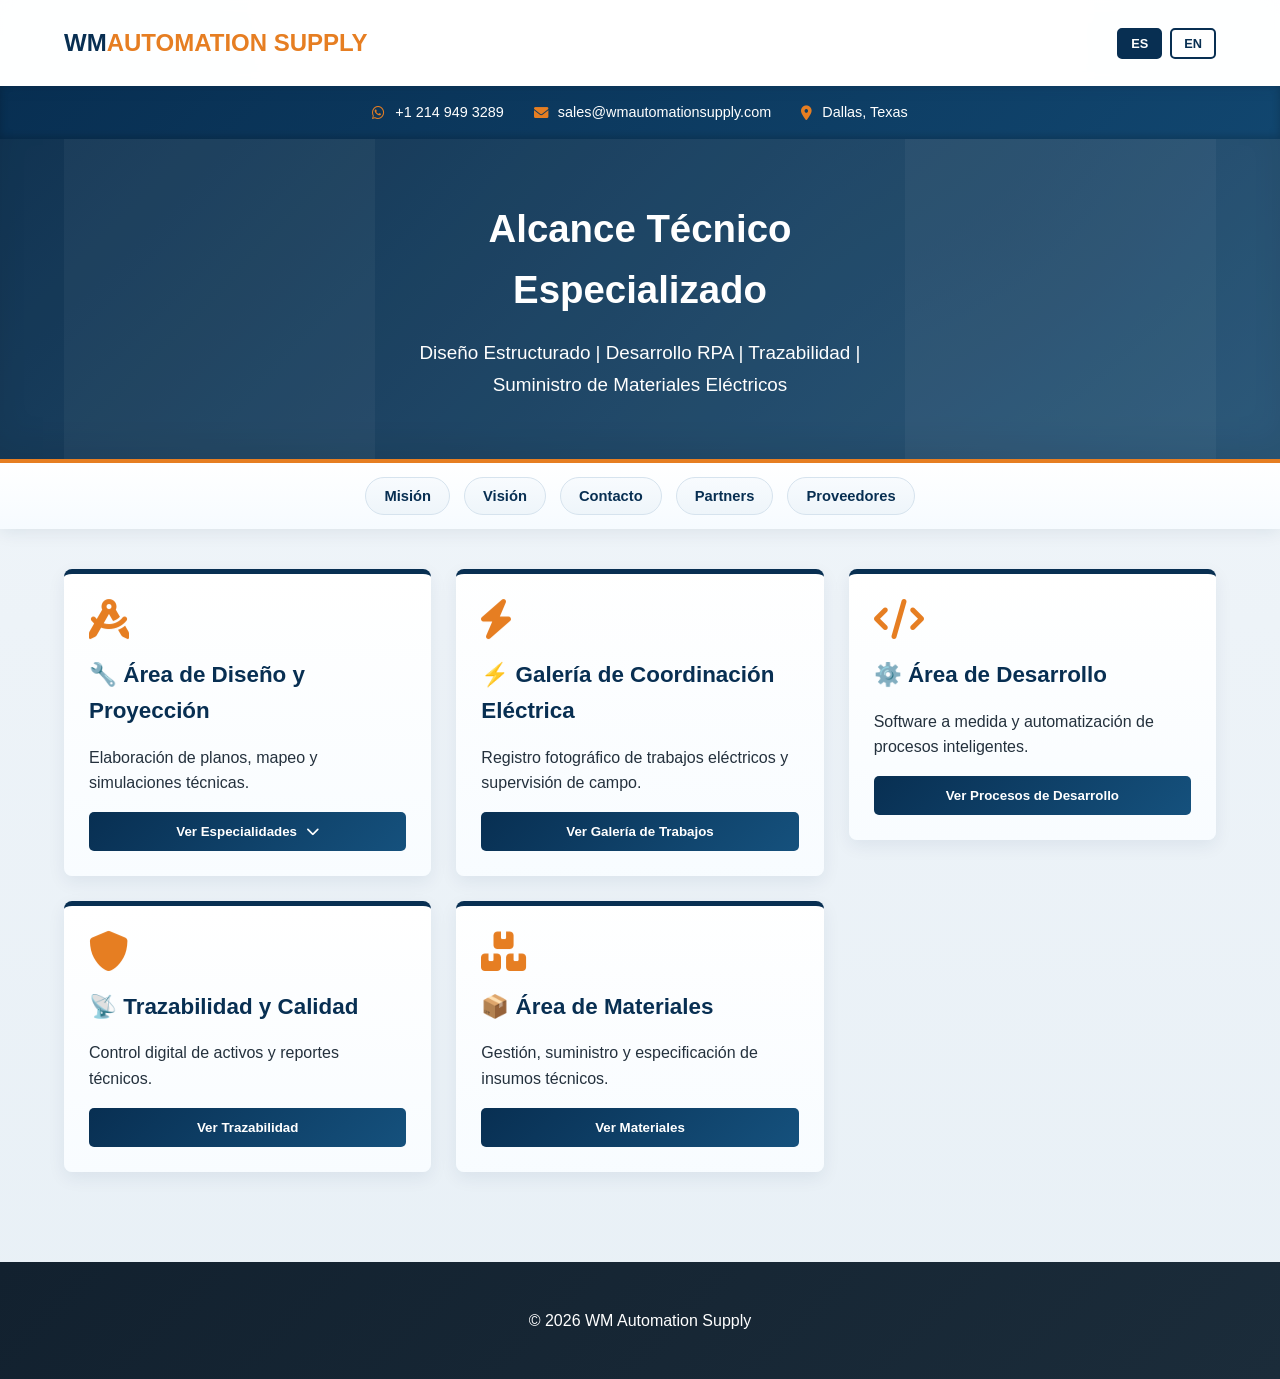
==== index.html @ 479405c0 "Add files via upload" ====
<!DOCTYPE html>
<html lang="es">
<head>
    <meta charset="UTF-8">
    <meta name="viewport" content="width=device-width, initial-scale=1.0">
    <title>WM Automation Supply</title>
    <link rel="stylesheet" href="https://cdnjs.cloudflare.com/ajax/libs/font-awesome/6.0.0/css/all.min.css">
    <style>
        :root {
            --primary: #082f52;
            --secondary: #1f5f8b;
            --accent: #e67e22;
            --bg: #edf3f8;
            --text: #24313d;
            --white: #ffffff;
        }

        html {
            scroll-behavior: smooth;
        }

        body { 
            font-family: 'Segoe UI', Tahoma, sans-serif; 
            margin: 0; 
            background:
                radial-gradient(circle at top left, rgba(31,95,139,0.10), transparent 28%),
                radial-gradient(circle at top right, rgba(8,47,82,0.08), transparent 26%),
                linear-gradient(180deg, #f4f8fb 0%, #edf3f8 45%, #e8f0f6 100%);
            color: var(--text); 
            line-height: 1.6;
        }

        header { 
            background: rgba(255,255,255,0.96); 
            backdrop-filter: blur(6px);
            padding: 1.5rem 5%; 
            display: flex; 
            justify-content: space-between; 
            align-items: center; 
            box-shadow: 0 2px 14px rgba(8,47,82,0.10); 
            position: sticky;
            top: 0;
            z-index: 1000;
            gap: 20px;
        }

        .header-left{
            display: flex;
            align-items: center;
            gap: 18px;
            min-width: 0;
            flex: 1;
        }

        .logo { 
            font-size: 1.5rem; 
            font-weight: 800; 
            color: var(--primary); 
        }

        .logo span { 
            color: var(--accent); 
        }

        .lang-switcher {
            display: flex;
            gap: 8px;
            margin-left: auto;
        }

        .btn-lang {
            padding: 6px 12px;
            border: 2px solid var(--primary);
            background: white;
            color: var(--primary);
            border-radius: 5px;
            cursor: pointer;
            font-weight: bold;
            font-size: 0.8rem;
            transition: 0.3s;
        }

        .btn-lang.active {
            background: var(--primary);
            color: white;
        }

        .contact-bar {
            background: linear-gradient(135deg, #082f52 0%, #11466f 100%);
            color: white;
            padding: 15px 5%;
            display: flex;
            justify-content: center;
            gap: 30px;
            flex-wrap: wrap;
            box-shadow: inset 0 -2px 8px rgba(0,0,0,0.20);
        }

        .contact-item {
            display: flex;
            align-items: center;
            gap: 10px;
            font-size: 0.9rem;
        }

        .contact-item i { 
            color: var(--accent); 
        }
        
        .contact-item a {
            color: white;
            text-decoration: none;
            display: flex;
            align-items: center;
            gap: 10px;
        }

        .hero {
            position: relative;
            background:
                linear-gradient(135deg, rgba(8, 47, 82, 0.94), rgba(19, 77, 120, 0.84)),
                radial-gradient(circle at 20% 20%, rgba(255,255,255,0.08), transparent 22%),
                radial-gradient(circle at 80% 30%, rgba(230,126,34,0.10), transparent 20%),
                url('https://images.unsplash.com/photo-1581092580497-e0d23cbdf1dc?auto=format&fit=crop&w=1350&q=80');
            background-size: cover; 
            background-position: center;
            color: white; 
            padding: 0 5%;
            min-height: 320px;
            display: flex;
            align-items: stretch;
            justify-content: center;
            gap: 24px;
            overflow: hidden;
            box-shadow: inset 0 -18px 30px rgba(0,0,0,0.08);
        }

        .hero::before {
            content: "";
            position: absolute;
            inset: 0;
            background: rgba(5, 25, 42, 0.18);
            pointer-events: none;
            z-index: 1;
        }

        .hero-side {
            position: relative;
            width: 27%;
            min-width: 220px;
            max-width: 360px;
            align-self: stretch;
            border-radius: 0;
            overflow: hidden;
            border: none;
            box-shadow: none;
            background: rgba(255,255,255,0.04);
            z-index: 2;
        }

        .hero-side-video {
            position: absolute;
            inset: 0;
            width: 100%;
            height: 100%;
            object-fit: cover;
            opacity: 0;
            transition: opacity 0.9s ease-in-out;
        }

        .hero-side-video.active {
            opacity: 1;
        }

        .hero-center-content {
            position: relative;
            z-index: 2;
            flex: 1;
            max-width: 620px;
            text-align: center;
            padding: 40px 10px;
            display: flex;
            flex-direction: column;
            justify-content: center;
        }

        .hero-center-content h1 {
            margin: 0 0 16px 0;
            font-size: 2.4rem;
        }

        .hero-center-content p {
            margin: 0;
            font-size: 1.18rem;
            line-height: 1.7;
        }

        .secondary-nav {
            background: linear-gradient(180deg, #ffffff 0%, #f6fbff 100%);
            border-top: 4px solid var(--accent);
            box-shadow: 0 4px 16px rgba(8,47,82,0.08);
            padding: 14px 5%;
        }

        .secondary-nav-inner {
            display: flex;
            justify-content: center;
            align-items: center;
            gap: 14px;
            flex-wrap: wrap;
        }

        .secondary-link {
            display: inline-flex;
            align-items: center;
            justify-content: center;
            padding: 10px 18px;
            background: linear-gradient(180deg, #f8fbfe 0%, #eef5fa 100%);
            border: 1px solid #d6e3ee;
            border-radius: 999px;
            color: var(--primary);
            text-decoration: none;
            font-weight: 800;
            font-size: 0.92rem;
            transition: all 0.25s ease;
            cursor: pointer;
        }

        .secondary-link:hover {
            background: var(--primary);
            color: var(--white);
            transform: translateY(-2px);
        }

        .container { 
            padding: 40px 5%; 
        }

        .grid {
            display: grid;
            grid-template-columns: repeat(auto-fit, minmax(350px, 1fr));
            gap: 25px;
            align-items: start;
        }

        .card {
            background: linear-gradient(180deg, rgba(255,255,255,0.98) 0%, rgba(248,252,255,0.98) 100%);
            border-radius: 8px;
            box-shadow: 0 6px 18px rgba(8,47,82,0.07);
            border-top: 5px solid var(--primary);
            padding: 25px;
            transition: all 0.3s ease;
        }

        .card h3 { 
            color: var(--primary); 
            margin: 15px 0; 
            font-size: 1.4rem; 
        }

        .main-icon { 
            color: var(--accent); 
            font-size: 2.5rem; 
        }

        .btn-expand {
            background: linear-gradient(135deg, #082f52 0%, #15517d 100%);
            color: white;
            border: none;
            padding: 12px;
            border-radius: 5px;
            cursor: pointer;
            width: 100%;
            margin-top: 15px;
            font-weight: bold;
            display: flex;
            justify-content: center;
            align-items: center;
            gap: 10px;
        }

        .details {
            max-height: 0;
            overflow: hidden;
            transition: max-height 0.5s ease-in-out;
        }

        .card.open .details {
            max-height: 2000px;
            padding-top: 20px;
            border-top: 1px solid #e7eef5;
            margin-top: 15px;
        }

        .sub-area {
            border: 1px solid #e4edf5;
            border-radius: 6px;
            margin-bottom: 10px;
            background: linear-gradient(180deg, #f8fbfe 0%, #f1f7fb 100%);
        }

        .sub-header {
            padding: 12px 15px;
            cursor: pointer;
            display: flex;
            justify-content: space-between;
            align-items: center;
            font-weight: 600;
            color: var(--secondary);
        }

        .sub-content {
            max-height: 0;
            overflow: hidden;
            transition: all 0.3s ease;
            background: white;
        }

        .sub-content.active {
            max-height: 1200px;
            padding: 15px;
            border-top: 1px solid #edf2f7;
        }

        .gallery-grid {
            display: grid;
            grid-template-columns: repeat(auto-fit, minmax(140px, 1fr));
            gap: 15px;
            margin-top: 10px;
        }

        .img-container {
            text-align: center;
            background: linear-gradient(180deg, #f5f9fc 0%, #eef4f8 100%);
            padding: 8px;
            border-radius: 6px;
            border: 1px solid #dde8f1;
            cursor: pointer;
            transition: transform 0.2s;
        }

        .img-container:hover { 
            transform: scale(1.03); 
        }

        .img-container img, .img-container video {
            width: 100%;
            height: auto;
            max-height: 200px;
            object-fit: cover;
            border-radius: 4px;
            display: block;
            margin-bottom: 5px;
        }

        .img-container small {
            font-size: 0.7rem;
            font-weight: bold;
            color: var(--primary);
            text-transform: uppercase;
        }

        .materials-view {
            display: none;
            position: fixed;
            z-index: 1500;
            inset: 0;
            background:
                radial-gradient(circle at top right, rgba(31,95,139,0.10), transparent 24%),
                linear-gradient(180deg, #f4f8fb 0%, #edf3f8 50%, #e7eff5 100%);
            overflow-y: auto;
        }

        .materials-view.active {
            display: block;
        }

        .materials-topbar {
            position: sticky;
            top: 0;
            z-index: 1600;
            background: rgba(255,255,255,0.96);
            backdrop-filter: blur(6px);
            box-shadow: 0 2px 12px rgba(8,47,82,0.08);
            padding: 14px 5%;
            display: flex;
            align-items: center;
            justify-content: space-between;
            gap: 12px;
        }

        .materials-title {
            display: flex;
            align-items: center;
            gap: 10px;
            font-weight: 900;
            color: var(--primary);
            font-size: 1.1rem;
        }

        .materials-title i { 
            color: var(--accent); 
        }

        .btn-back {
            background: linear-gradient(135deg, #082f52 0%, #15517d 100%);
            color: white;
            border: none;
            padding: 10px 14px;
            border-radius: 8px;
            cursor: pointer;
            font-weight: 800;
            display: flex;
            align-items: center;
            gap: 10px;
        }

        .materials-body {
            padding: 22px 5% 40px 5%;
        }

        .materials-intro{
            background: linear-gradient(180deg, #ffffff 0%, #f8fbfe 100%);
            border: 1px solid #e2e8f0;
            border-left: 5px solid var(--accent);
            border-radius: 10px;
            padding: 14px 15px;
            box-shadow: 0 4px 14px rgba(8,47,82,0.04);
        }

        .materials-intro p{
            margin: 0;
        }

        .materials-tags{
            display: flex;
            flex-wrap: wrap;
            gap: 8px;
            margin: 12px 0 0 0;
        }

        .materials-tag{
            background: linear-gradient(180deg, #f6fbfe 0%, #edf5fb 100%);
            border: 1px solid #dbe7f0;
            color: var(--primary);
            padding: 6px 10px;
            border-radius: 999px;
            font-size: 0.78rem;
            font-weight: 700;
            text-transform: uppercase;
            letter-spacing: 0.02em;
        }

        .materials-catalog{
            margin-top: 16px;
            display: grid;
            grid-template-columns: 1fr;
            gap: 14px;
        }

        .materials-group{
            background: linear-gradient(180deg, #ffffff 0%, #f9fcff 100%);
            border: 1px solid #e2e8f0;
            border-radius: 12px;
            overflow: hidden;
            box-shadow: 0 4px 14px rgba(8,47,82,0.04);
        }

        .materials-group-head{
            display:flex;
            align-items:center;
            justify-content: space-between;
            gap: 10px;
            padding: 12px 14px;
            background: linear-gradient(135deg, rgba(8,47,82,0.10), rgba(31,95,139,0.08));
            border-bottom: 1px solid #edf2f7;
        }

        .materials-group-title{
            display:flex;
            align-items:center;
            gap: 10px;
            font-weight: 900;
            color: var(--primary);
        }

        .materials-group-title i{
            color: var(--accent);
        }

        .materials-count{
            font-size: 0.8rem;
            color: var(--secondary);
            font-weight: 800;
            background: #f7fbfe;
            border: 1px solid #dbe7f0;
            padding: 4px 10px;
            border-radius: 999px;
        }

        .materials-items{
            padding: 12px 12px 14px 12px;
            display: grid;
            grid-template-columns: repeat(auto-fit, minmax(170px, 1fr));
            gap: 12px;
        }

        .material-item{
            border: 1px solid #e2e8f0;
            background: linear-gradient(180deg, #f9fcff 0%, #f2f7fb 100%);
            border-radius: 12px;
            padding: 10px;
            transition: transform 0.2s ease;
            cursor: pointer;
        }

        .material-item:hover{ 
            transform: scale(1.02); 
        }

        .material-thumb{
            width: 100%;
            height: 110px;
            border-radius: 10px;
            object-fit: cover;
            border: 1px solid #e2e8f0;
            background: #ffffff;
            display:block;
        }

        .material-name{
            margin: 8px 0 0 0;
            font-size: 0.85rem;
            font-weight: 900;
            color: var(--primary);
        }

        .material-meta{
            margin: 3px 0 0 0;
            font-size: 0.72rem;
            color: #5d7285;
            font-weight: 800;
            text-transform: uppercase;
            letter-spacing: 0.02em;
        }

        .more-info-link{
            color: #0b63b6;
            text-decoration: none;
            font-weight: 900;
            font-size: 0.78rem;
            display: inline-block;
            margin-top: 8px;
            cursor: pointer;
        }

        .more-info-link:hover{
            text-decoration: underline;
        }

        .request-section{
            background: linear-gradient(180deg, #ffffff 0%, #f8fbfe 100%);
            border: 1px solid #e2e8f0;
            border-left: 5px solid var(--primary);
            border-radius: 12px;
            padding: 16px 16px 10px 16px;
            margin-top: 16px;
            box-shadow: 0 4px 14px rgba(8,47,82,0.04);
        }

        .request-section h2{
            margin: 0 0 10px 0;
            color: var(--primary);
            font-size: 1.15rem;
        }

        .request-form{
            max-width: 650px;
        }

        .request-form label{
            display:block;
            margin: 10px 0;
            font-weight: 800;
            color: var(--secondary);
            font-size: 0.9rem;
        }

        .request-form input,
        .request-form select,
        .request-form textarea{
            width: 100%;
            padding: 10px;
            box-sizing: border-box;
            border-radius: 8px;
            border: 1px solid #dce7f0;
            outline: none;
            margin-top: 6px;
            font-family: inherit;
            background: #ffffff;
        }

        .request-form textarea{
            resize: vertical;
            min-height: 110px;
        }

        .request-actions{
            display:flex;
            gap: 10px;
            flex-wrap: wrap;
            margin-top: 12px;
        }

        .btn-send{
            background: linear-gradient(135deg, #082f52 0%, #15517d 100%);
            color: white;
            border: none;
            padding: 12px 14px;
            border-radius: 10px;
            cursor: pointer;
            font-weight: 900;
            display: inline-flex;
            align-items:center;
            gap: 10px;
        }

        .btn-clear{
            background: linear-gradient(180deg, #f7fbfe 0%, #edf5fb 100%);
            color: var(--primary);
            border: 1px solid #dce7f0;
            padding: 12px 14px;
            border-radius: 10px;
            cursor: pointer;
            font-weight: 900;
        }

        .form-hint{
            margin: 10px 0 0 0;
            font-size: 0.9rem;
            color: #334155;
            font-weight: 700;
        }

        .materials-group-toggle{
            cursor: pointer;
        }

        .materials-group-toggle .toggle-icon{
            color: var(--primary);
            transition: transform 0.3s ease;
            font-size: 1rem;
        }

        .materials-group.collapsed .materials-items{
            display: none;
        }

        .materials-group.collapsed .toggle-icon{
            transform: rotate(-90deg);
        }

        .modal {
            display: none;
            position: fixed;
            z-index: 2000;
            padding-top: 50px;
            left: 0;
            top: 0;
            width: 100%;
            height: 100%;
            background-color: rgba(0,0,0,0.9);
            cursor: zoom-out;
        }

        .modal-content {
            margin: auto;
            display: block;
            max-width: 90%;
            max-height: 85vh;
            border-radius: 5px;
            animation: zoom 0.3s;
        }

        .info-modal {
            display: none;
            position: fixed;
            z-index: 3000;
            inset: 0;
            background: rgba(4,22,38,0.76);
            padding: 20px 14px;
            overflow-y: auto;
        }

        .info-modal.active {
            display: flex;
            align-items: flex-start;
            justify-content: center;
        }

        .info-modal-box {
            background: linear-gradient(180deg, #ffffff 0%, #f9fcff 100%);
            width: 100%;
            max-width: 920px;
            max-height: calc(100vh - 40px);
            border-radius: 16px;
            box-shadow: 0 18px 40px rgba(0,0,0,0.25);
            border-top: 6px solid var(--accent);
            position: relative;
            animation: zoom 0.25s ease;
            overflow: hidden;
            margin: auto 0;
        }

        .info-modal-header {
            padding: 18px 24px 14px 24px;
            display: flex;
            align-items: center;
            justify-content: space-between;
            gap: 16px;
            position: sticky;
            top: 0;
            background: rgba(255,255,255,0.97);
            z-index: 5;
            border-bottom: 1px solid #e2e8f0;
        }

        .info-modal-title {
            margin: 0;
            color: var(--primary);
            font-size: 1.5rem;
            padding-right: 10px;
        }

        .info-close {
            background: linear-gradient(135deg, #082f52 0%, #15517d 100%);
            color: white;
            border: none;
            min-width: 42px;
            width: 42px;
            height: 42px;
            border-radius: 50%;
            cursor: pointer;
            font-size: 1rem;
            font-weight: 900;
            display: flex;
            align-items: center;
            justify-content: center;
            flex-shrink: 0;
        }

        .info-modal-body {
            padding: 18px 24px 24px 24px;
            color: var(--text);
            overflow-y: auto;
            max-height: calc(100vh - 140px);
        }

        .info-modal-body p {
            margin: 0 0 14px 0;
        }

        .info-link-list {
            display: flex;
            flex-direction: column;
            gap: 12px;
            margin-top: 12px;
        }

        .info-link-list a {
            display: flex;
            align-items: center;
            gap: 12px;
            text-decoration: none;
            color: var(--primary);
            font-weight: 800;
            background: linear-gradient(180deg, #f8fbfe 0%, #eef5fa 100%);
            border: 1px solid #dce7f0;
            border-radius: 10px;
            padding: 12px 14px;
            transition: all 0.25s ease;
        }

        .info-link-list a:hover {
            background: var(--primary);
            color: var(--white);
            transform: translateY(-2px);
        }

        .info-link-list i {
            color: var(--accent);
        }

        footer {
            background: linear-gradient(135deg, #12212f 0%, #1b2c3a 100%);
            color: white;
            padding: 30px;
            text-align: center;
            margin-top: 50px;
        }

        @keyframes wmFloat {
            0%   { transform: translateY(0px); }
            50%  { transform: translateY(-6px); }
            100% { transform: translateY(0px); }
        }

        @keyframes wmDrift {
            0%   { transform: translateY(0px) translateX(0px); }
            50%  { transform: translateY(-4px) translateX(3px); }
            100% { transform: translateY(0px) translateX(0px); }
        }

        @keyframes wmPulseSoft {
            0%   { transform: scale(1); }
            50%  { transform: scale(1.03); }
            100% { transform: scale(1); }
        }

        @keyframes zoom {
            from { transform: scale(0.95); opacity: 0; }
            to   { transform: scale(1); opacity: 1; }
        }

        #card1 .main-icon,
        #card_gallery .main-icon,
        #card2 .main-icon,
        #card3 .main-icon,
        #card4 .main-icon,
        #materialsView .materials-title i,
        #materialsView .materials-group-title i {
            display: inline-block;
            animation: wmFloat 4.8s ease-in-out infinite;
            will-change: transform;
        }

        #card2 .main-icon,
        #materialsView .materials-title i {
            animation: wmDrift 6.2s ease-in-out infinite;
        }

        #card1 .gallery-grid img,
        #card1 .gallery-grid video,
        #card_gallery .gallery-grid img,
        #card_gallery .gallery-grid video,
        #card2 .gallery-grid img,
        #card2 .gallery-grid video,
        #card3 .gallery-grid img,
        #card3 .gallery-grid video,
        #materialsView .materials-items img,
        #materialsView .materials-items video {
            animation: wmPulseSoft 7.5s ease-in-out infinite;
            transform-origin: center;
            will-change: transform;
        }

        #card_gallery .gallery-grid img,
        #card_gallery .gallery-grid video {
            animation-duration: 8.4s;
        }

        #card3 .gallery-grid img,
        #card3 .gallery-grid video {
            animation-duration: 9.0s;
        }

        #materialsView .materials-items img,
        #materialsView .materials-items video {
            animation-duration: 8.8s;
        }

        @media (max-width: 1024px) {
            .hero {
                min-height: 290px;
                gap: 18px;
            }

            .hero-side {
                width: 25%;
                min-width: 180px;
            }

            .hero-center-content h1 {
                font-size: 2rem;
            }

            .hero-center-content p {
                font-size: 1.05rem;
            }
        }

        @media (max-width: 768px) {
            header {
                flex-direction: column;
                align-items: stretch;
                gap: 14px;
            }

            .header-left{
                flex-direction: column;
                align-items: flex-start;
                gap: 12px;
                width: 100%;
            }

            .lang-switcher {
                margin-left: 0;
                justify-content: flex-start;
            }

            .hero {
                flex-direction: column;
                min-height: auto;
                padding: 0;
                gap: 0;
            }

            .hero-side {
                width: 100%;
                max-width: 100%;
                min-width: 0;
                height: 180px;
            }

            .hero-center-content {
                order: 2;
                max-width: 100%;
                padding: 28px 4%;
            }

            .hero-left {
                order: 1;
            }

            .hero-right {
                order: 3;
            }

            .hero-center-content h1 {
                font-size: 1.7rem;
            }

            .hero-center-content p {
                font-size: 1rem;
            }

            .secondary-nav {
                padding: 12px 4%;
            }

            .secondary-nav-inner {
                gap: 10px;
            }

            .secondary-link {
                font-size: 0.85rem;
                padding: 9px 14px;
            }

            .info-modal {
                padding: 10px;
            }

            .info-modal-box {
                max-height: calc(100vh - 20px);
                border-radius: 12px;
            }

            .info-modal-header {
                padding: 14px 16px 12px 16px;
            }

            .info-modal-body {
                padding: 14px 16px 18px 16px;
                max-height: calc(100vh - 110px);
            }

            .info-modal-title {
                font-size: 1.1rem;
                line-height: 1.3;
            }

            .info-close {
                min-width: 40px;
                width: 40px;
                height: 40px;
            }
        }
    </style>
</head>
<body>

<header>
    <div class="header-left">
        <div class="logo">WM<span>AUTOMATION SUPPLY</span></div>
    </div>
    
    <div class="lang-switcher">
        <button class="btn-lang active" onclick="changeLang('es', this)">ES</button>
        <button class="btn-lang" onclick="changeLang('en', this)">EN</button>
    </div>
</header>

<div class="contact-bar">
    <div class="contact-item">
        <a href="https://wa.me/12149493289" target="_blank">
            <i class="fab fa-whatsapp"></i><span>+1 214 949 3289</span>
        </a>
    </div>
    <div class="contact-item"><i class="fas fa-envelope"></i><span>sales@wmautomationsupply.com</span></div>
    <div class="contact-item"><i class="fas fa-map-marker-alt"></i><span data-key="dir">Dallas, Texas</span></div>
</div>

<section class="hero" id="mainHero">
    <div class="hero-side hero-left" id="heroLeftCarousel">
        <video class="hero-side-video active" muted autoplay loop playsinline preload="metadata">
            <source src="cuantico.mp4" type="video/mp4">
        </video>
        <video class="hero-side-video" muted loop playsinline preload="metadata">
            <source src="ligth.mp4" type="video/mp4">
        </video>
        <video class="hero-side-video" muted loop playsinline preload="metadata">
            <source src="ligth2.mp4" type="video/mp4">
        </video>
    </div>

    <div class="hero-center-content">
        <h1 data-key="h-t">Alcance Técnico Especializado</h1>
        <p data-key="h-s">Diseño Estructurado | Desarrollo RPA | Trazabilidad | Suministro de Materiales Eléctricos</p>
    </div>

    <div class="hero-side hero-right" id="heroRightCarousel">
        <video class="hero-side-video active" muted autoplay loop playsinline preload="metadata">
            <source src="sub2.mp4" type="video/mp4">
        </video>
        <video class="hero-side-video" muted loop playsinline preload="metadata">
            <source src="sub1.mp4" type="video/mp4">
        </video>
        <video class="hero-side-video" muted loop playsinline preload="metadata">
            <source src="data.mp4" type="video/mp4">
        </video>
    </div>
</section>

<section class="secondary-nav" id="secondaryNav">
    <div class="secondary-nav-inner">
        <button type="button" class="secondary-link" onclick="openInfoModal('mission')" data-key="nav-mission">Misión</button>
        <button type="button" class="secondary-link" onclick="openInfoModal('vision')" data-key="nav-vision">Visión</button>
        <button type="button" class="secondary-link" onclick="openInfoModal('contact')" data-key="nav-contact">Contacto</button>
        <button type="button" class="secondary-link" onclick="openInfoModal('partners')" data-key="nav-partners">Partners</button>
        <button type="button" class="secondary-link" onclick="openInfoModal('suppliers')" data-key="nav-suppliers">Proveedores</button>
    </div>
</section>

<div class="container" id="mainContent">
    <div class="grid">
        
        <div class="card" id="card1">
            <i class="fas fa-drafting-compass main-icon"></i>
            <h3 data-key="c1-t">🔧 Área de Diseño y Proyección</h3>
            <p data-key="c1-s">Elaboración de planos, mapeo y simulaciones técnicas.</p>
            
            <button class="btn-expand" onclick="toggleCard('card1')">
                <span data-key="btn-e">Ver Especialidades</span> <i class="fas fa-chevron-down"></i>
            </button>

            <div class="details">
                <div class="sub-area">
                    <div class="sub-header" onclick="toggleSub('sub1', this)">
                        <span data-key="s1-t">1️⃣ Elaboración de Planos Técnicos</span>
                        <i class="fas fa-plus-circle"></i>
                    </div>
                    <div id="sub1" class="sub-content">
                        <p data-key="s1-p">Planos eléctricos, civiles e industriales bajo normativa.</p>
                        <div class="gallery-grid">
                            <div class="img-container" onclick="openModal(this)">
                                <img src="Plano_electrico.jpg" alt="Plano Eléctrico">
                                <small data-key="img-1">Plano Eléctrico</small>
                            </div>
                        </div>
                    </div>
                </div>

                <div class="sub-area">
                    <div class="sub-header" onclick="toggleSub('sub2', this)">
                        <span data-key="s2-t">2️⃣ Mapeo y Análisis Geoespacial</span>
                        <i class="fas fa-plus-circle"></i>
                    </div>
                    <div id="sub2" class="sub-content">
                        <p data-key="s2-p">Georreferenciación de activos y redes en ArcGIS.</p>
                        <div class="gallery-grid">
                            <div class="img-container" onclick="openModal(this)">
                                <img src="mapeo_geoespacial.jpg" alt="Mapeo Geoespacial">
                                <small data-key="img-2">Mapeo Geoespacial</small>
                            </div>
                        </div>
                    </div>
                </div>

                <div class="sub-area">
                    <div class="sub-header" onclick="toggleSub('sub3', this)">
                        <span data-key="s3-t">3️⃣ Simulación y Cálculo Lumínico</span>
                        <i class="fas fa-plus-circle"></i>
                    </div>
                    <div id="sub3" class="sub-content">
                        <p data-key="s3-p">Cálculos de niveles lux y optimización en DIALux.</p>
                        <div class="gallery-grid">
                            <div class="img-container" onclick="openModal(this)">
                                <img src="dialux.png" alt="Dialux 1">
                                <small>Dialux Foto 1</small>
                            </div>
                            <div class="img-container" onclick="openModal(this)">
                                <img src="dialux2.jpg" alt="Dialux 2">
                                <small>Dialux Foto 2</small>
                            </div>
                        </div>
                    </div>
                </div>
            </div>
        </div>

        <div class="card" id="card_gallery">
            <i class="fas fa-bolt main-icon"></i>
            <h3 data-key="cg-t">⚡ Galería de Coordinación Eléctrica</h3>
            <p data-key="cg-s">Registro fotográfico de trabajos eléctricos y supervisión de campo.</p>
            <button class="btn-expand" onclick="toggleCard('card_gallery')" data-key="btn-g">Ver Galería de Trabajos</button>
            <div class="details">
                <p data-key="cg-p">Evidencia técnica de coordinación y ejecución de obras eléctricas:</p>
                <div class="gallery-grid">
                    <div class="img-container" onclick="openModal(this)">
                        <img src="coordinacion.jpeg" alt="Coordinación 1">
                        <small data-key="img-3">Coordinación Campo</small>
                    </div>
                    <div class="img-container" onclick="openModal(this)">
                        <img src="coordinacion1.jpeg" alt="Coordinación 2">
                        <small data-key="img-4">Supervisión Obra</small>
                    </div>
                </div>
            </div>
        </div>

        <div class="card" id="card2">
            <i class="fas fa-code main-icon"></i>
            <h3 data-key="c2-t">⚙️ Área de Desarrollo</h3>
            <p data-key="c2-s">Software a medida y automatización de procesos inteligentes.</p>
            <button class="btn-expand" onclick="toggleCard('card2')" data-key="btn-r">Ver Procesos de Desarrollo</button>
            
            <div class="details">
                <div class="sub-area">
                    <div class="sub-header" onclick="toggleSub('sub_dev1', this)">
                        <span data-key="dev1-t">💻 Programas para Computadora</span>
                        <i class="fas fa-plus-circle"></i>
                    </div>
                    <div id="sub_dev1" class="sub-content">
                        <p data-key="dev1-p">Desarrollo de aplicaciones de escritorio y herramientas técnicas locales.</p>
                        <div class="gallery-grid">
                            <div class="img-container" onclick="openModal(this)">
                                <img src="PS.png" alt="Pro Staf Manameng">
                                <small>Pro Staff Management Platform</small>
                            </div>
                            <div class="img-container" onclick="openModal(this)">
                                <img src="Crest.jpeg" alt="Software Extra 1">
                                <small data-key="img-soft-ext1">Work Order & Materials Intelligence System</small>
                            </div>
                            <div class="img-container" onclick="openModal(this)">
                                <img src="Crest1.jpeg" alt="Software Extra 2">
                                <small data-key="img-soft-ext2">Cress Electrical Operations Suite</small>
                            </div>
                        </div>
                    </div>
                </div>

                <div class="sub-area">
       			<div class="sub-header" onclick="toggleSub('sub_dev2', this)">
    			<span data-key="dev2-t">🤖 Robots y Procesos RPA</span>
    			<i class="fas fa-plus-circle"></i>
			</div>
			<div id="sub_dev2" class="sub-content">
    			<p data-key="dev2-p">Automatización robótica con UiPath para tareas repetitivas y gestión de datos.</p>
    			<div class="gallery-grid">
        			<div class="img-container">
            			<img src="rpa.png" alt="Robots en acción con tecnología UiPath" class="service-media">
            			<small>Automatización RPA en ejecución</small>
       			 </div>
    		    </div>
		</div>
	    </div>
	</div>
    </div> 			

        <div class="card" id="card3">
            <i class="fas fa-shield-alt main-icon"></i>
            <h3 data-key="c3-t">📡 Trazabilidad y Calidad</h3>
            <p data-key="c3-s">Control digital de activos y reportes técnicos.</p>
            <button class="btn-expand" onclick="toggleCard('card3')" data-key="btn-t">Ver Trazabilidad</button>
            
            <div class="details">
                <p data-key="c3-p">Gestión avanzada de activos con soporte visual:</p>
                <div class="gallery-grid">
                    <div class="img-container" onclick="openModal(this)">
                        <img src="control.png" alt="Control de Activos">
                        <small>Sistema de Control</small>
                    </div>
                </div>
            </div>
        </div>

        <div class="card" id="card4">
            <i class="fas fa-boxes main-icon"></i>
            <h3 data-key="c4-t">📦 Área de Materiales</h3>
            <p data-key="c4-s">Gestión, suministro y especificación de insumos técnicos.</p>
            <button class="btn-expand" onclick="openMaterialsView()" data-key="btn-m">Ver Materiales</button>
        </div>

    </div>
</div>

<section id="materialsView" class="materials-view">
    <div class="materials-topbar">
        <div class="materials-title">
            <i class="fas fa-boxes"></i>
            <span data-key="mat-title">Catálogo de Materiales Eléctricos</span>
        </div>
        <button class="btn-back" onclick="closeMaterialsView()">
            <i class="fas fa-arrow-left"></i>
            <span data-key="mat-back">Volver</span>
        </button>
    </div>

    <div class="materials-body">
        <div class="materials-intro">
            <p data-key="c4-p">Control de calidad y logística de materiales especializados.</p>
            <div class="materials-tags">
                <span class="materials-tag" data-key="mat-tag1">Media Tensión</span>
                <span class="materials-tag" data-key="mat-tag2">Alta Tensión</span>
                <span class="materials-tag" data-key="mat-tag3">Subestaciones</span>
                <span class="materials-tag" data-key="mat-tag4">Cables & Accesorios</span>
                <span class="materials-tag" data-key="mat-tag5">Protección</span>
            </div>
        </div>

        <div class="materials-catalog">

            <div class="materials-group">
                <div class="materials-group-head">
                    <div class="materials-group-title">
                        <i class="fas fa-bolt"></i>
                        <span data-key="mat-g1">Switchgear & Maniobra</span>
                    </div>
                    <span class="materials-count" data-key="mat-g1c">8 ítems</span>
                </div>

                <div class="materials-items">
                    <div class="material-item img-container" onclick="openModal(this)">
                        <img class="material-thumb" src="sf6.png" alt="SF6 Circuit Breaker">
                        <div class="material-name">SF6 Circuit Breakers</div>
                        <div class="material-meta" data-key="mat-meta">Medium/High Voltage</div>
                        <div data-key="mat-desc-sf6" style="margin-top:6px;font-size:0.78rem;color:#334155;line-height:1.35;">
                            Interruptor de potencia para maniobra y protección en subestaciones HV/MV. Interrumpe fallas (corto circuito) y permite operación segura del sistema.
                        </div>
                        <a class="more-info-link" href="#solicitud" data-material="SF6 Circuit Breakers">Más información</a>
                    </div>

                    <div class="material-item img-container" onclick="openModal(this)">
                        <img class="material-thumb" src="mv.png" alt="Vacuum Circuit Breaker">
                        <div class="material-name">Vacuum Circuit Breakers</div>
                        <div class="material-meta" data-key="mat-meta">Medium Voltage</div>
                        <div data-key="mat-desc-vcb" style="margin-top:6px;font-size:0.78rem;color:#334155;line-height:1.35;">
                            Interruptor en vacío (MV) ideal para celdas y tableros metal-clad. Muy confiable para conmutación frecuente y despeje de fallas en alimentadores.
                        </div>
                        <a class="more-info-link" href="#solicitud" data-material="Vacuum Circuit Breakers">Más información</a>
                    </div>

                    <div class="material-item img-container" onclick="openModal(this)">
                        <img class="material-thumb" src="seccionadoresSub.jpg" alt="Disconnect Switches">
                        <div class="material-name">Disconnect Switches</div>
                        <div class="material-meta" data-key="mat-meta">High Voltage</div>
                        <div data-key="mat-desc-disconnect" style="margin-top:6px;font-size:0.78rem;color:#334155;line-height:1.35;">
                            Seccionador para aislar equipos (transformador, barra, línea) con apertura visible. No es para cortar carga: se usa para mantenimiento y seguridad operacional.
                        </div>
                        <a class="more-info-link" href="#solicitud" data-material="Disconnect Switches">Más información</a>
                    </div>

                    <div class="material-item img-container" onclick="openModal(this)">
                        <img class="material-thumb" src="recloset.png" alt="Reclosers">
                        <div class="material-name">Reclosers</div>
                        <div class="material-meta" data-key="mat-meta">Distribution</div>
                        <div data-key="mat-desc-recloser" style="margin-top:6px;font-size:0.78rem;color:#334155;line-height:1.35;">
                            Reconectador automático para redes de distribución. Abre ante falla y reintenta el cierre para despejar fallas temporales, reduciendo interrupciones al cliente.
                        </div>
                        <a class="more-info-link" href="#solicitud" data-material="Reclosers">Más información</a>
                    </div>
                </div>
            </div>

            <div class="materials-group">
                <div class="materials-group-head">
                    <div class="materials-group-title">
                        <i class="fas fa-shield-alt"></i>
                        <span data-key="mat-g2">Protection, Metering & Control</span>
                    </div>
                    <span class="materials-count" data-key="mat-g2c">6 ítems</span>
                </div>

                <div class="materials-items">
                    <div class="material-item img-container" onclick="openModal(this)">
                        <img class="material-thumb" src="ct.jpg" alt="Current Transformers">
                        <div class="material-name">Current Transformers (CT)</div>
                        <div class="material-meta" data-key="mat-meta">Substation</div>
                        <div data-key="mat-desc-ct" style="margin-top:6px;font-size:0.78rem;color:#334155;line-height:1.35;">
                            Transformador de corriente para medición y protección. Reduce alta corriente a valores estándar (1A/5A) para relés y medidores sin perder precisión.
                        </div>
                        <a class="more-info-link" href="#solicitud" data-material="Current Transformers (CT)">Más información</a>
                    </div>

                    <div class="material-item img-container" onclick="openModal(this)">
                        <img class="material-thumb" src="pts.jpg" alt="Voltage Transformers">
                        <div class="material-name">Voltage Transformers (PT/VT)</div>
                        <div class="material-meta" data-key="mat-meta">Substation</div>
                        <div data-key="mat-desc-vt" style="margin-top:6px;font-size:0.78rem;color:#334155;line-height:1.35;">
                            Transformador de potencial/tensión para medición y sincronismo. Escala la tensión a niveles seguros (ej. 120V) para relés, control y metering.
                        </div>
                        <a class="more-info-link" href="#solicitud" data-material="Voltage Transformers (PT/VT)">Más información</a>
                    </div>

                    <div class="material-item img-container" onclick="openModal(this)">
                        <img class="material-thumb" src="Digital-Relay.webp" alt="Protective Relays">
                        <div class="material-name">Digital Protection Relays</div>
                        <div class="material-meta" data-key="mat-meta">Automation</div>
                        <div data-key="mat-desc-relay" style="margin-top:6px;font-size:0.78rem;color:#334155;line-height:1.35;">
                            Relés digitales (50/51, 27/59, 87, 21, etc.) que detectan condiciones anormales y ordenan disparo al breaker. Clave para selectividad y coordinación.
                        </div>
                        <a class="more-info-link" href="#solicitud" data-material="Digital Protection Relays">Más información</a>
                    </div>

                    <div class="material-item img-container" onclick="openModal(this)">
                        <img class="material-thumb" src="scada.png" alt="SCADA">
                        <div class="material-name">SCADA Integration</div>
                        <div class="material-meta" data-key="mat-meta">Monitoring</div>
                        <div data-key="mat-desc-scada" style="margin-top:6px;font-size:0.78rem;color:#334155;line-height:1.35;">
                            Integración SCADA para monitoreo y control remoto (estados, alarmas, mediciones). Permite operación centralizada y trazabilidad de eventos en subestaciones.
                        </div>
                        <a class="more-info-link" href="#solicitud" data-material="SCADA Integration">Más información</a>
                    </div>
                </div>
            </div>

            <div class="materials-group">
                <div class="materials-group-head">
                    <div class="materials-group-title">
                        <i class="fas fa-project-diagram"></i>
                        <span data-key="mat-g3">Cables, Terminations & Accessories</span>
                    </div>
                    <span class="materials-count" data-key="mat-g3c">7 ítems</span>
                </div>

                <div class="materials-items">
                    <div class="material-item img-container" onclick="openModal(this)">
                        <img class="material-thumb" src="Cables.png" alt="MV Cables">
                        <div class="material-name">Medium Voltage Cables</div>
                        <div class="material-meta" data-key="mat-meta">15kV–35kV</div>
                        <div data-key="mat-desc-mv-cable" style="margin-top:6px;font-size:0.78rem;color:#334155;line-height:1.35;">
                            Cable MV (XLPE/EPR) para alimentadores de subestación a cargas o switchgear. Diseñado para soportar niveles de tensión y esfuerzos térmicos.
                        </div>
                        <a class="more-info-link" href="#solicitud" data-material="Medium Voltage Cables">Más información</a>
                    </div>

                    <div class="material-item img-container" onclick="openModal(this)">
                        <img class="material-thumb" src="Cables2.png" alt="HV Cables">
                        <div class="material-name">High Voltage Cables</div>
                        <div class="material-meta" data-key="mat-meta">69kV+</div>
                        <div data-key="mat-desc-hv-cable" style="margin-top:6px;font-size:0.78rem;color:#334155;line-height:1.35;">
                            Cable HV para transmisión/subtransmisión (subterránea o ductos). Requiere control de campo eléctrico, pruebas y accesorios especializados.
                        </div>
                        <a class="more-info-link" href="#solicitud" data-material="High Voltage Cables">Más información</a>
                    </div>

                    <div class="material-item img-container" onclick="openModal(this)">
                        <img class="material-thumb" src="terminaciones.jpg" alt="Cable Terminations">
                        <div class="material-name">Cable Terminations</div>
                        <div class="material-meta" data-key="mat-meta">Kits</div>
                        <div data-key="mat-desc-termination" style="margin-top:6px;font-size:0.78rem;color:#334155;line-height:1.35;">
                            Terminaciones (indoor/outdoor) para conectar cable a bushings/switchgear. Controlan el gradiente eléctrico y evitan descargas parciales y tracking.
                        </div>
                        <a class="more-info-link" href="#solicitud" data-material="Cable Terminations">Más información</a>
                    </div>

                    <div class="material-item img-container" onclick="openModal(this)">
                        <img class="material-thumb" src="empalmes.jpg" alt="Cable Joints">
                        <div class="material-name">Cable Joints / Splices</div>
                        <div class="material-meta" data-key="mat-meta">Accessories</div>
                        <div data-key="mat-desc-joint" style="margin-top:6px;font-size:0.78rem;color:#334155;line-height:1.35;">
                            Empalmes para extensión o reparación de cable. Mantienen continuidad eléctrica y control de campo; críticos para confiabilidad en redes MV/HV.
                        </div>
                        <a class="more-info-link" href="#solicitud" data-material="Cable Joints / Splices">Más información</a>
                    </div>
                </div>
            </div>

            <div class="materials-group">
                <div class="materials-group-head">
                    <div class="materials-group-title">
                        <i class="fas fa-globe"></i>
                        <span data-key="mat-g4">Grounding & Surge Protection</span>
                    </div>
                    <span class="materials-count" data-key="mat-g4c">6 ítems</span>
                </div>

                <div class="materials-items">
                    <div class="material-item img-container" onclick="openModal(this)">
                        <img class="material-thumb" src="transformador.jpeg" alt="Transformador de Potencia">
                        <div class="material-name">Transformador de Potencia</div>
                        <div class="material-meta" data-key="mat-meta">Power Equipment</div>
                        <div data-key="mat-desc-grid" style="margin-top:6px;font-size:0.78rem;color:#334155;line-height:1.35;">
                            Elemento esencial en sistemas de transmisión y distribución eléctrica. Permite la conversión segura de niveles de voltaje para optimizar el transporte de energía a largas distancias y su posterior uso en redes industriales y urbanas.
                        </div>
                        <a class="more-info-link" href="#solicitud" data-material="Transformador de Potencia">Más información</a>
                    </div>

                    <div class="material-item img-container" onclick="openModal(this)">
                        <img class="material-thumb" src="ground-rod-installation.jpg" alt="Transformador de Potencia">
                        <div class="material-name">Copper-Clad Ground Rods</div>
                        <div class="material-meta" data-key="mat-meta">Earthing</div>
                        <div data-key="mat-desc-rods" style="margin-top:6px;font-size:0.78rem;color:#334155;line-height:1.35;">
                            Varillas copper-clad para mejorar resistencia de tierra. Se usan en mallas, bajantes y puntos de puesta a tierra donde el suelo requiere refuerzo.
                        </div>
                        <a class="more-info-link" href="#solicitud" data-material="Copper-Clad Ground Rods">Más información</a>
                    </div>

                    <div class="material-item img-container" onclick="openModal(this)">
                        <img class="material-thumb" src="pararayos.jpg" alt="Surge Arresters">
                        <div class="material-name">Surge Arresters (MOV)</div>
                        <div class="material-meta" data-key="mat-meta">Protection</div>
                        <div data-key="mat-desc-arrester" style="margin-top:6px;font-size:0.78rem;color:#334155;line-height:1.35;">
                            Pararrayos MOV para limitar sobretensiones por rayo o maniobras. Se instala cerca de transformadores y equipos críticos para proteger aislamiento.
                        </div>
                        <a class="more-info-link" href="#solicitud" data-material="Surge Arresters (MOV)">Más información</a>
                    </div>

                    <div class="material-item img-container" onclick="openModal(this)">
                        <img class="material-thumb" src="Surge-Arrester-Substation.jpg" alt="SPD">
                        <div class="material-name">Surge Protection Devices (SPD)</div>
                        <div class="material-meta" data-key="mat-meta">Protection</div>
                        <div data-key="mat-desc-spd" style="margin-top:6px;font-size:0.78rem;color:#334155;line-height:1.35;">
                            SPD para tableros de control/auxiliares (AC/DC). Protege electrónica y comunicaciones contra transientes, complementando la protección primaria MV/HV.
                        </div>
                        <a class="more-info-link" href="#solicitud" data-material="Surge Protection Devices (SPD)">Más información</a>
                    </div>
                </div>
            </div>

            <div class="materials-group" id="lightingGroup">
                <div class="materials-group-head">
                    <div class="materials-group-title">
                        <i class="fas fa-lightbulb"></i>
                        <span data-key="mat-g5">Iluminación y Alumbrado Público</span>
                    </div>
                    <div style="display:flex;align-items:center;gap:10px;">
                        <span class="materials-count" data-key="mat-g5c">4 ítems</span>
                        <i class="fas fa-chevron-down toggle-icon"></i>
                    </div>
                </div>

                <div class="materials-items">
                    <div class="material-item img-container" onclick="openModal(this)">
                        <img class="material-thumb" src="highbay.jpg" alt="High Bay Industriales">
                        <div class="material-name" data-key="mat-light-1">High Bay Industriales</div>
                        <div class="material-meta" data-key="mat-light-meta1">Industrial LED</div>
                        <div data-key="mat-light-desc1" style="margin-top:6px;font-size:0.78rem;color:#334155;line-height:1.35;">
                            Luminarias LED de gran altura para naves, galpones, almacenes y áreas industriales con techos elevados.
                        </div>
                        <a class="more-info-link" href="#solicitud" data-material="High Bay Industriales">Más información</a>
                    </div>

                    <div class="material-item img-container" onclick="openModal(this)">
                        <img class="material-thumb" src="alumbrado-publico.png" alt="Alumbrado Público Vial">
                        <div class="material-name" data-key="mat-light-2">Alumbrado Público Vial</div>
                        <div class="material-meta" data-key="mat-light-meta2">Street Lighting</div>
                        <div data-key="mat-light-desc2" style="margin-top:6px;font-size:0.78rem;color:#334155;line-height:1.35;">
                            Luminarias para avenidas, calles, urbanismos y proyectos de infraestructura vial con alta eficiencia y durabilidad.
                        </div>
                        <a class="more-info-link" href="#solicitud" data-material="Alumbrado Público Vial">Más información</a>
                    </div>

                    <div class="material-item img-container" onclick="openModal(this)">
                        <img class="material-thumb" src="panel-led.jpg" alt="Paneles LED Comerciales y Oficina">
                        <div class="material-name" data-key="mat-light-3">Paneles LED Comerciales y Oficina</div>
                        <div class="material-meta" data-key="mat-light-meta3">Office / Commercial</div>
                        <div data-key="mat-light-desc3" style="margin-top:6px;font-size:0.78rem;color:#334155;line-height:1.35;">
                            Paneles LED para oficinas, comercios, salas técnicas y espacios interiores con iluminación uniforme y moderna.
                        </div>
                        <a class="more-info-link" href="#solicitud" data-material="Paneles LED Comerciales y Oficina">Más información</a>
                    </div>

                    <div class="material-item img-container" onclick="openModal(this)">
                        <img class="material-thumb" src="reflectores-exterior.jpg" alt="Reflectores para Exterior">
                        <div class="material-name" data-key="mat-light-4">Reflectores para Exterior</div>
                        <div class="material-meta" data-key="mat-light-meta4">Flood Lights</div>
                        <div data-key="mat-light-desc4" style="margin-top:6px;font-size:0.78rem;color:#334155;line-height:1.35;">
                            Reflectores LED para fachadas, estacionamientos, patios, canchas y seguridad perimetral en exteriores.
                        </div>
                        <a class="more-info-link" href="#solicitud" data-material="Reflectores para Exterior">Más información</a>
                    </div>
                </div>
            </div>

            <div id="solicitud" class="request-section">
                <h2>Solicitud de información</h2>

                <form id="solicitudForm" class="request-form" autocomplete="on">
                    <label>
                        Material
                        <input type="text" id="materialInput" name="material" placeholder="Selecciona un material" required>
                    </label>

                    <label>
                        Nombre
                        <input type="text" name="nombre" placeholder="Tu nombre" required>
                    </label>

                    <label>
                        Teléfono
                        <input type="tel" name="telefono" placeholder="(214) 000-0000">
                    </label>

                    <label>
                        Correo
                        <input type="email" name="email" placeholder="tucorreo@email.com" required>
                    </label>

                    <label>
                        Tipo de solicitud
                        <select name="tipo" required>
                            <option value="" selected disabled>Selecciona una opción</option>
                            <option>Precio</option>
                            <option>Disponibilidad</option>
                            <option>Especificaciones técnicas</option>
                            <option>Tiempo de entrega</option>
                            <option>Cotización completa</option>
                            <option>Otro</option>
                        </select>
                    </label>

                    <label>
                        Mensaje
                        <textarea name="mensaje" rows="5" placeholder="Escribe lo que necesitas..." required></textarea>
                    </label>

                    <div class="request-actions">
                        <button type="submit" class="btn-send">
                            <i class="fas fa-paper-plane"></i> Enviar solicitud
                        </button>
                        <button type="button" class="btn-clear" onclick="document.getElementById('solicitudForm').reset(); document.getElementById('formHint').textContent='';">
                            Limpiar
                        </button>
                    </div>

                    <p id="formHint" class="form-hint"></p>
                </form>
            </div>

        </div>
    </div>
</section>

<div id="imgModal" class="modal" onclick="this.style.display='none'">
    <img class="modal-content" id="imgFull">
</div>

<div id="infoModal" class="info-modal" onclick="closeInfoModal(event)">
    <div class="info-modal-box" onclick="event.stopPropagation()">
        <div class="info-modal-header">
            <h2 id="infoModalTitle" class="info-modal-title">Título</h2>
            <button class="info-close" onclick="forceCloseInfoModal()">
                <i class="fas fa-times"></i>
            </button>
        </div>
        <div id="infoModalBody" class="info-modal-body"></div>
    </div>
</div>

<footer>
    <p data-key="f-t">© 2026 WM Automation Supply</p>
</footer>

<script>
    let currentLang = 'es';

    const dictionary = {
        'es': {
            'dir': 'Dallas, Texas',
            'h-t': 'Alcance Técnico Especializado',
            'h-s': 'Diseño Estructurado | Desarrollo RPA | Trazabilidad | Suministro de Materiales Eléctricos',
            'nav-mission': 'Misión',
            'nav-vision': 'Visión',
            'nav-contact': 'Contacto',
            'nav-partners': 'Partners',
            'nav-suppliers': 'Proveedores',

            'c1-t': '🔧 Área de Diseño y Proyección',
            'c1-s': 'Elaboración de planos, mapeo y simulaciones técnicas.',
            'btn-e': 'Ver Especialidades',
            's1-t': '1️⃣ Elaboración de Planos Técnicos',
            's1-p': 'Planos eléctricos, civiles e industriales bajo normativa.',
            'img-1': 'Plano Eléctrico',
            's2-t': '2️⃣ Mapeo y Análisis Geoespacial',
            's2-p': 'Georreferenciación de activos y redes en ArcGIS.',
            'img-2': 'Mapeo Geoespacial',
            's3-t': '3️⃣ Simulación y Cálculo Lumínico',
            's3-p': 'Cálculos de niveles lux y optimización en DIALux.',
            'cg-t': '⚡ Galería de Coordinación Eléctrica',
            'cg-s': 'Registro fotográfico de trabajos eléctricos y supervisión de campo.',
            'btn-g': 'Ver Galería de Trabajos',
            'cg-p': 'Evidencia técnica de coordinación y ejecución de obras eléctricas:',
            'img-3': 'Coordinación Campo',
            'img-4': 'Supervisión Obra', 
            'c2-t': '⚙️ Área de Desarrollo',
            'c2-s': 'Software a medida y automatización de procesos inteligentes.',
            'btn-r': 'Ver Procesos de Desarrollo',
            'dev1-t': '💻 Programas para Computadora',
            'dev1-p': 'Desarrollo de aplicaciones de escritorio y herramientas técnicas locales.',
            'img-soft-ext1': 'Vista Técnica 1',
            'img-soft-ext2': 'Vista Técnica 2',
            'dev2-t': '🤖 Robots y Procesos RPA',
            'dev2-p': 'Automatización robótica con UiPath para tareas repetitivas y gestión de datos.',
            'c3-t': '📡 Trazabilidad y Calidad',
            'c3-s': 'Control digital de activos y reportes técnicos.',
            'btn-t': 'Ver Trazabilidad',
            'c3-p': 'Gestión avanzada de activos con soporte visual.',
            'c4-t': '📦 Área de Materiales',
            'c4-s': 'Gestión, suministro y especificación de insumos técnicos.',
            'btn-m': 'Ver Materiales',
            'c4-p': 'Control de calidad y logística de materiales especializados.',
            'mat-title': 'Catálogo de Materiales Eléctricos',
            'mat-back': 'Volver',
            'mat-tag1': 'Media Tensión',
            'mat-tag2': 'Alta Tensión',
            'mat-tag3': 'Subestaciones',
            'mat-tag4': 'Cables & Accesorios',
            'mat-tag5': 'Protección',
            'mat-g1': 'Switchgear & Maniobra',
            'mat-g1c': '8 ítems',
            'mat-g2': 'Protección, Medición y Control',
            'mat-g2c': '6 ítems',
            'mat-g3': 'Cables, Terminaciones y Accesorios',
            'mat-g3c': '7 ítems',
            'mat-g4': 'Puesta a Tierra & Sobretensión',
            'mat-g4c': '6 ítems',
            'mat-g5': 'Iluminación y Alumbrado Público',
            'mat-g5c': '4 ítems',
            'mat-meta': 'Media/Alta Tensión',

            'mat-desc-sf6': 'Interruptor de potencia para maniobra y protección en subestaciones HV/MV. Interrumpe fallas (corto circuito) y permite operación segura del sistema.',
            'mat-desc-vcb': 'Interruptor en vacío (MV) ideal para celdas y tableros metal-clad. Muy confiable para conmutación frecuente y despeje de fallas en alimentadores.',
            'mat-desc-disconnect': 'Seccionador para aislar equipos (transformador, barra, línea) con apertura visible. No es para cortar carga: se usa para mantenimiento y seguridad operacional.',
            'mat-desc-recloser': 'Reconectador automático para redes de distribución. Abre ante falla y reintenta el cierre para despejar fallas temporales, reduciendo interrupciones al cliente.',
            'mat-desc-ct': 'Transformador de corriente para medición y protección. Reduce alta corriente a valores estándar (1A/5A) para relés y medidores sin perder precisión.',
            'mat-desc-vt': 'Transformador de potencial/tensión para medición y sincronismo. Escala la tensión a niveles seguros (ej. 120V) para relés, control y metering.',
            'mat-desc-relay': 'Relés digitales (50/51, 27/59, 87, 21, etc.) que detectan condiciones anormales y ordenan disparo al breaker. Clave para selectividad y coordinación.',
            'mat-desc-scada': 'Integración SCADA para monitoreo y control remoto (estados, alarmas, mediciones). Permite operación centralizada y trazabilidad de eventos en subestaciones.',
            'mat-desc-mv-cable': 'Cable MV (XLPE/EPR) para alimentadores de subestación a cargas o switchgear. Diseñado para soportar niveles de tensión y esfuerzos térmicos.',
            'mat-desc-hv-cable': 'Cable HV para transmisión/subtransmisión (subterránea o ductos). Requiere control de campo eléctrico, pruebas y accesorios especializados.',
            'mat-desc-termination': 'Terminaciones (indoor/outdoor) para conectar cable a bushings/switchgear. Controlan el gradiente eléctrico y evitan descargas parciales y tracking.',
            'mat-desc-joint': 'Empalmes para extensión o reparación de cable. Mantienen continuidad eléctrica y control de campo; críticos para confiabilidad en redes MV/HV.',
            'mat-desc-grid': 'Malla de puesta a tierra de subestación para disipar corrientes de falla y rayos. Reduce tensiones de paso/contacto y protege personas/equipos.',
            'mat-desc-rods': 'Varillas copper-clad para mejorar resistencia de tierra. Se usan en mallas, bajantes y puntos de puesta a tierra donde el suelo requiere refuerzo.',
            'mat-desc-arrester': 'Pararrayos MOV para limitar sobretensiones por rayo o maniobras. Se instala cerca de transformadores y equipos críticos para proteger aislamiento.',
            'mat-desc-spd': 'SPD para tableros de control/auxiliares (AC/DC). Protege electrónica y comunicaciones contra transientes, complementando la protección primaria MV/HV.',

            'mat-light-1': 'High Bay Industriales',
            'mat-light-meta1': 'Industrial LED',
            'mat-light-desc1': 'Luminarias LED de gran altura para naves, galpones, almacenes y áreas industriales con techos elevados.',
            'mat-light-2': 'Alumbrado Público Vial',
            'mat-light-meta2': 'Street Lighting',
            'mat-light-desc2': 'Luminarias para avenidas, calles, urbanismos y proyectos de infraestructura vial con alta eficiencia y durabilidad.',
            'mat-light-3': 'Paneles LED Comerciales y Oficina',
            'mat-light-meta3': 'Office / Commercial',
            'mat-light-desc3': 'Paneles LED para oficinas, comercios, salas técnicas y espacios interiores con iluminación uniforme y moderna.',
            'mat-light-4': 'Reflectores para Exterior',
            'mat-light-meta4': 'Flood Lights',
            'mat-light-desc4': 'Reflectores LED para fachadas, estacionamientos, patios, canchas y seguridad perimetral en exteriores.',

            'f-t': '© 2026 WM Automation Supply'
        },
        'en': {
            'dir': 'Dallas, Texas',
            'h-t': 'Specialized Technical Scope',
            'h-s': 'Structured Design | RPA Development | Traceability | Electrical Material Supply',
            'nav-mission': 'Mission',
            'nav-vision': 'Vision',
            'nav-contact': 'Contact',
            'nav-partners': 'Partners',
            'nav-suppliers': 'Suppliers',

            'c1-t': '🔧 Design & Projection Area',
            'c1-s': 'Blueprints, mapping and technical simulations.',
            'btn-e': 'View Specialties',
            's1-t': '1️⃣ Technical Drawing Production',
            's1-p': 'Electrical, civil and industrial plans under regulation.',
            'img-1': 'Electrical Plan',
            's2-t': '2️⃣ Mapping & Geospatial Analysis',
            's2-p': 'Asset and network georeferencing in ArcGIS.',
            'img-2': 'Geospatial Mapping',
            's3-t': '3️⃣ Lighting Simulation & Calculation',
            's3-p': 'Lux level calculations and DIALux optimization.',
            'cg-t': '⚡ Electrical Coordination Gallery',
            'cg-s': 'Photo record of electrical works and field supervision.',
            'btn-g': 'View Works Gallery',
            'cg-p': 'Technical evidence of coordination and electrical execution:',
            'img-3': 'Field Coordination',
            'img-4': 'Site Supervision',
            'c2-t': '⚙️ Development Area',
            'c2-s': 'Custom software and intelligent process automation.',
            'btn-r': 'View Development Processes',
            'dev1-t': '💻 Computer Programs',
            'dev1-p': 'Desktop application development and local technical tools.',
            'img-soft-ext1': 'Technical View 1',
            'img-soft-ext2': 'Technical View 2',
            'dev2-t': '🤖 Robots & RPA Processes',
            'dev2-p': 'Robotic automation with UiPath for repetitive tasks and data management.',
            'c3-t': '📡 Traceability & Quality',
            'c3-s': 'Digital asset control and technical reporting.',
            'btn-t': 'View Traceability',
            'c3-p': 'Advanced asset management with visual support.',
            'c4-t': '📦 Materials Area',
            'c4-s': 'Management, supply and specification of technical inputs.',
            'btn-m': 'View Materials',
            'c4-p': 'Quality control and logistics of specialized materials.',
            'mat-title': 'Electrical Materials Catalog',
            'mat-back': 'Back',
            'mat-tag1': 'Medium Voltage',
            'mat-tag2': 'High Voltage',
            'mat-tag3': 'Substations',
            'mat-tag4': 'Cables & Accessories',
            'mat-tag5': 'Protection',
            'mat-g1': 'Switchgear & Switching',
            'mat-g1c': '8 items',
            'mat-g2': 'Protection, Metering & Control',
            'mat-g2c': '6 items',
            'mat-g3': 'Cables, Terminations & Accessories',
            'mat-g3c': '7 items',
            'mat-g4': 'Grounding & Surge Protection',
            'mat-g4c': '6 items',
            'mat-g5': 'Lighting & Public Lighting',
            'mat-g5c': '4 items',
            'mat-meta': 'Medium/High Voltage',

            'mat-desc-sf6': 'Power circuit breaker for HV/MV substations. Clears fault currents (short-circuits) and enables safe switching and system protection.',
            'mat-desc-vcb': 'Medium-voltage vacuum breaker used in switchgear lineups. Highly reliable for frequent operations and feeder fault clearing.',
            'mat-desc-disconnect': 'Disconnect switch used to isolate equipment with visible open gap. Not intended to interrupt load current—mainly for maintenance and safety.',
            'mat-desc-recloser': 'Automatic recloser for distribution networks. Trips on faults and recloses to clear temporary faults, improving service continuity.',
            'mat-desc-ct': 'Current transformer for metering and protection. Steps down primary current to standard values (1A/5A) for relays and meters with accuracy.',
            'mat-desc-vt': 'Voltage/potential transformer for metering and control. Steps down system voltage to safe levels (e.g., 120V) for relays, synchronizing, and metering.',
            'mat-desc-relay': 'Digital protective relays (50/51, 27/59, 87, 21, etc.) that detect abnormal conditions and trip breakers. Key for coordination and selectivity.',
            'mat-desc-scada': 'SCADA integration for remote monitoring and control (status, alarms, measurements). Enables centralized operation and event traceability.',
            'mat-desc-mv-cable': 'MV power cable (XLPE/EPR) for feeders from substations to loads or switchgear. Designed to withstand voltage stress and thermal loading.',
            'mat-desc-hv-cable': 'HV power cable for transmission/subtransmission (underground or duct banks). Requires electric field control, testing, and specialized accessories.',
            'mat-desc-termination': 'Indoor/outdoor terminations to connect cable to bushings/switchgear. Controls electrical stress to prevent partial discharge and tracking.',
            'mat-desc-joint': 'Cable joints/splices for extension or repair. Maintains electrical continuity and stress control—critical for MV/HV reliability.',
            'mat-desc-grid': 'Substation grounding grid to dissipate fault and lightning currents. Reduces step/touch voltages and protects people and equipment.',
            'mat-desc-rods': 'Copper-clad ground rods to improve grounding resistance. Used in grids, down conductors, and grounding points where soil needs reinforcement.',
            'mat-desc-arrester': 'MOV surge arrester that limits lightning/switching overvoltages. Installed near transformers and critical equipment to protect insulation.',
            'mat-desc-spd': 'SPD for control/auxiliary panels (AC/DC). Protects electronics and communications from transients, complementing primary MV/HV protection.',

            'mat-light-1': 'Industrial High Bay',
            'mat-light-meta1': 'Industrial LED',
            'mat-light-desc1': 'High-bay LED luminaires for warehouses, industrial buildings, storage areas, and high-ceiling applications.',
            'mat-light-2': 'Public Roadway Lighting',
            'mat-light-meta2': 'Street Lighting',
            'mat-light-desc2': 'Lighting fixtures for avenues, roads, urban developments, and public infrastructure projects with high efficiency and durability.',
            'mat-light-3': 'Commercial and Office LED Panels',
            'mat-light-meta3': 'Office / Commercial',
            'mat-light-desc3': 'LED panels for offices, retail spaces, technical rooms, and indoor environments with modern and uniform lighting.',
            'mat-light-4': 'Outdoor Flood Lights',
            'mat-light-meta4': 'Flood Lights',
            'mat-light-desc4': 'LED flood lights for facades, parking lots, yards, sports areas, and perimeter outdoor security.',

            'f-t': '© 2026 WM Automation Supply'
        }
    };

    const modalContent = {
        es: {
            mission: {
                title: 'Misión',
                body: `
                    <p>En <strong>WM Automation Supply</strong> nuestra misión es brindar soluciones integrales en <strong>automatización, ingeniería eléctrica, desarrollo técnico y suministro de materiales especializados</strong>, respondiendo a las necesidades de cada cliente con enfoque práctico, criterio técnico y compromiso profesional.</p>
                    <p>Trabajamos para aportar valor real en cada proyecto, integrando conocimiento, planificación y capacidad de respuesta para optimizar procesos, fortalecer operaciones y acompañar la ejecución de soluciones confiables en entornos industriales, comerciales y de infraestructura.</p>
                    <p>Nos enfocamos en ofrecer un servicio basado en la <strong>calidad, la eficiencia, la trazabilidad y la atención personalizada</strong>, asegurando que cada propuesta, cada desarrollo y cada suministro contribuya al desempeño, la continuidad y la mejora de los sistemas de nuestros clientes.</p>
                    <p>Más que suministrar productos o servicios, buscamos convertirnos en un respaldo técnico y estratégico, capaz de conectar la ingeniería, la automatización y el abastecimiento con resultados concretos, funcionales y sostenibles.</p>
                `
            },
            vision: {
                title: 'Visión',
                body: `
                    <p>Nuestra visión en <strong>WM Automation Supply</strong> es consolidarnos como una empresa reconocida por su <strong>solidez técnica, capacidad de adaptación y compromiso con la excelencia</strong>, posicionándonos como un aliado estratégico en proyectos de automatización, ingeniería aplicada y suministro eléctrico especializado.</p>
                    <p>Aspiramos a construir una organización confiable, moderna y en crecimiento, capaz de atender requerimientos técnicos con alto nivel de precisión, acompañar procesos de desarrollo e integración y responder de manera eficiente a las demandas de un mercado que exige innovación, rapidez y confianza.</p>
                    <p>Buscamos expandir nuestra presencia y fortalecer nuestras relaciones con clientes, contratistas, integradores, desarrolladores y proveedores, creando una red de trabajo basada en profesionalismo, transparencia y resultados medibles. Queremos ser identificados no solo por la calidad de los materiales y servicios que ofrecemos, sino también por nuestra capacidad de comprender las necesidades reales de cada proyecto y transformarlas en soluciones viables y de alto valor.</p>
                    <p>Nuestra visión también está orientada al crecimiento sostenible, a la incorporación constante de nuevas herramientas y tecnologías, y al desarrollo de una propuesta empresarial que una <strong>ingeniería, automatización, trazabilidad y suministro</strong> bajo una misma línea de servicio confiable y competitiva.</p>
                    <p>En el mediano y largo plazo, buscamos proyectarnos como una empresa de referencia dentro del sector, con la capacidad de servir tanto a clientes locales como a oportunidades de expansión regional e internacional, manteniendo siempre una identidad basada en el trabajo bien hecho, la responsabilidad técnica y la mejora continua.</p>
                `
            },
            contact: {
                title: 'Contacto',
                body: `
                    <p>Ponte en comunicación con nuestro equipo para información comercial, soporte general o requerimientos administrativos.</p>
                    <div class="info-link-list">
                        <a href="mailto:admin@wmautomationsupply.com">
                            <i class="fas fa-user-shield"></i>
                            <span>Administración: admin@wmautomationsupply.com</span>
                        </a>
                        <a href="mailto:sales@wmautomationsupply.com">
                            <i class="fas fa-envelope-open-text"></i>
                            <span>Ventas: sales@wmautomationsupply.com</span>
                        </a>
                        <a href="mailto:info@wmautomationsupply.com">
                            <i class="fas fa-info-circle"></i>
                            <span>Información general: info@wmautomationsupply.com</span>
                        </a>
                        <a href="tel:+12149493289">
                            <i class="fas fa-phone-alt"></i>
                            <span>Teléfono: +1 2149493289</span>
                        </a>
                    </div>
                `
            },
            partners: {
                title: 'Partners',
                body: ``
            },
            suppliers: {
                title: 'Proveedores',
                body: `
                    <p>Los proveedores con los cuales trabajamos serán definidos según el tipo de producto, especificación técnica y requerimiento particular de cada solicitud.</p>
                    <p>WM Automation Supply puede gestionar materiales y soluciones dentro de las líneas más reconocidas del mercado, seleccionando la opción más adecuada en función de disponibilidad, desempeño y necesidad del proyecto.</p>
                `
            }
        },
        en: {
            mission: {
                title: 'Mission',
                body: `
                    <p>At <strong>WM Automation Supply</strong>, our mission is to provide integrated solutions in <strong>automation, electrical engineering, technical development, and specialized material supply</strong>, responding to each client’s needs with a practical approach, technical judgment, and professional commitment.</p>
                    <p>We work to add real value to every project by integrating knowledge, planning, and responsiveness in order to optimize processes, strengthen operations, and support the execution of reliable solutions in industrial, commercial, and infrastructure environments.</p>
                    <p>We are focused on delivering service based on <strong>quality, efficiency, traceability, and personalized attention</strong>, ensuring that every proposal, development, and supply contributes to the performance, continuity, and improvement of our clients’ systems.</p>
                    <p>More than simply providing products or services, we seek to become a technical and strategic partner capable of connecting engineering, automation, and supply solutions with concrete, functional, and sustainable results.</p>
                `
            },
            vision: {
                title: 'Vision',
                body: `
                    <p>Our vision at <strong>WM Automation Supply</strong> is to establish ourselves as a company recognized for its <strong>technical strength, adaptability, and commitment to excellence</strong>, positioning ourselves as a strategic partner in automation, applied engineering, and specialized electrical supply projects.</p>
                    <p>We aspire to build a reliable, modern, and growing organization capable of handling technical requirements with a high level of precision, supporting development and integration processes, and responding efficiently to the demands of a market that requires innovation, speed, and trust.</p>
                    <p>We seek to expand our presence and strengthen our relationships with clients, contractors, integrators, developers, and suppliers by creating a working network based on professionalism, transparency, and measurable results. We want to be recognized not only for the quality of the materials and services we provide, but also for our ability to understand the real needs of each project and transform them into viable, high-value solutions.</p>
                    <p>Our vision is also oriented toward sustainable growth, the continuous incorporation of new tools and technologies, and the development of a business proposal that brings together <strong>engineering, automation, traceability, and supply</strong> under one reliable and competitive service line.</p>
                    <p>In the medium and long term, we aim to project ourselves as a reference company within the sector, with the capacity to serve both local clients and regional or international expansion opportunities, while always maintaining an identity grounded in quality work, technical responsibility, and continuous improvement.</p>
                `
            },
            contact: {
                title: 'Contact',
                body: `
                    <p>Get in touch with our team for commercial information, general support, or administrative requests.</p>
                    <div class="info-link-list">
                        <a href="mailto:admin@wmautomationsupply.com">
                            <i class="fas fa-user-shield"></i>
                            <span>Administration: admin@wmautomationsupply.com</span>
                        </a>
                        <a href="mailto:sales@wmautomationsupply.com">
                            <i class="fas fa-envelope-open-text"></i>
                            <span>Sales: sales@wmautomationsupply.com</span>
                        </a>
                        <a href="mailto:info@wmautomationsupply.com">
                            <i class="fas fa-info-circle"></i>
                            <span>General Information: info@wmautomationsupply.com</span>
                        </a>
                        <a href="tel:+12149493289">
                            <i class="fas fa-phone-alt"></i>
                            <span>Phone: +1 2149493289</span>
                        </a>
                    </div>
                `
            },
            partners: {
                title: 'Partners',
                body: ``
            },
            suppliers: {
                title: 'Suppliers',
                body: `
                    <p>The suppliers we work with will be defined according to the product type, technical specification, and particular requirement of each request.</p>
                    <p>WM Automation Supply can source materials and solutions within the most recognized market lines, selecting the most suitable option based on availability, performance, and project needs.</p>
                `
            }
        }
    };

    function changeLang(lang, btn) {
        currentLang = lang;
        document.querySelectorAll('[data-key]').forEach(el => {
            const key = el.getAttribute('data-key');
            el.innerText = dictionary[lang][key] || '';
        });
        document.querySelectorAll('.btn-lang').forEach(b => b.classList.remove('active'));
        btn.classList.add('active');
    }

    function toggleCard(id) { 
        document.getElementById(id).classList.toggle('open'); 
    }

    function toggleSub(id, header) {
        const sub = document.getElementById(id);
        const icon = header.querySelector('i');
        sub.classList.toggle('active');
        icon.classList.toggle('fa-plus-circle');
        icon.classList.toggle('fa-minus-circle');
    }

    function openModal(element) {
        const modal = document.getElementById("imgModal");
        const modalImg = document.getElementById("imgFull");
        const clickedImg = element.querySelector("img");
        if (!clickedImg) return;
        modal.style.display = "block";
        modalImg.src = clickedImg.src;
    }

    function openMaterialsView() {
        document.getElementById("materialsView").classList.add("active");
        document.getElementById("mainContent").style.display = "none";
        document.getElementById("mainHero").style.display = "none";
        document.getElementById("secondaryNav").style.display = "none";
        window.scrollTo(0, 0);
    }

    function closeMaterialsView() {
        document.getElementById("materialsView").classList.remove("active");
        document.getElementById("mainContent").style.display = "block";
        document.getElementById("mainHero").style.display = "flex";
        document.getElementById("secondaryNav").style.display = "block";
        window.scrollTo(0, 0);
    }

    function toggleMaterialsGroup(id) {
        document.getElementById(id).classList.toggle('collapsed');
    }

    document.querySelectorAll('.more-info-link').forEach(link => {
        link.addEventListener('click', (e) => {
            e.stopPropagation();

            const material = link.getAttribute('data-material') || '';
            const input = document.getElementById('materialInput');
            if (input) input.value = material;
        });
    });

    function openInfoModal(section) {
        const modal = document.getElementById('infoModal');
        const title = document.getElementById('infoModalTitle');
        const body = document.getElementById('infoModalBody');
        const content = modalContent[currentLang][section];

        if (!content) return;

        title.innerHTML = content.title;
        body.innerHTML = content.body;
        modal.classList.add('active');
        document.body.style.overflow = 'hidden';
    }

    function forceCloseInfoModal() {
        const modal = document.getElementById('infoModal');
        modal.classList.remove('active');
        document.body.style.overflow = '';
    }

    function closeInfoModal(event) {
        if (event.target.id === 'infoModal') {
            forceCloseInfoModal();
        }
    }

    document.addEventListener('keydown', (e) => {
        if (e.key === 'Escape') {
            forceCloseInfoModal();
        }
    });

    const TO_EMAIL = 'sales@wmautomationsupply.com';

    const form = document.getElementById('solicitudForm');
    if (form) {
        form.addEventListener('submit', (e) => {
            e.preventDefault();

            const data = new FormData(form);
            const material = (data.get('material') || '').toString();
            const nombre = (data.get('nombre') || '').toString();
            const telefono = (data.get('telefono') || '').toString();
            const email = (data.get('email') || '').toString();
            const tipo = (data.get('tipo') || '').toString();
            const mensaje = (data.get('mensaje') || '').toString();

            const subject = encodeURIComponent(`Solicitud: ${tipo} - ${material}`);
            const body = encodeURIComponent(
                `Material: ${material}\n` +
                `Tipo: ${tipo}\n` +
                `Nombre: ${nombre}\n` +
                `Teléfono: ${telefono}\n` +
                `Correo: ${email}\n\n` +
                `Mensaje:\n${mensaje}\n`
            );

            const mailto = `mailto:${TO_EMAIL}?subject=${subject}&body=${body}`;
            window.location.href = mailto;

            const hint = document.getElementById('formHint');
            if (hint) hint.textContent = 'Abriendo tu correo para enviar la solicitud...';
        });
    }

    function initSideCarousel(containerSelector, intervalMs = 4500) {
        const videos = document.querySelectorAll(`${containerSelector} .hero-side-video`);
        if (!videos.length) return;

        let currentIndex = 0;

        function showVideo(index) {
            videos.forEach((video, i) => {
                video.classList.toggle('active', i === index);
                if (i === index) {
                    const playPromise = video.play();
                    if (playPromise !== undefined) {
                        playPromise.catch(() => {});
                    }
                } else {
                    video.pause();
                    try {
                        video.currentTime = 0;
                    } catch (err) {}
                }
            });
        }

        showVideo(currentIndex);

        setInterval(() => {
            currentIndex = (currentIndex + 1) % videos.length;
            showVideo(currentIndex);
        }, intervalMs);
    }

    initSideCarousel('#heroLeftCarousel', 4200);
    initSideCarousel('#heroRightCarousel', 4700);
</script>
</body>
</html>
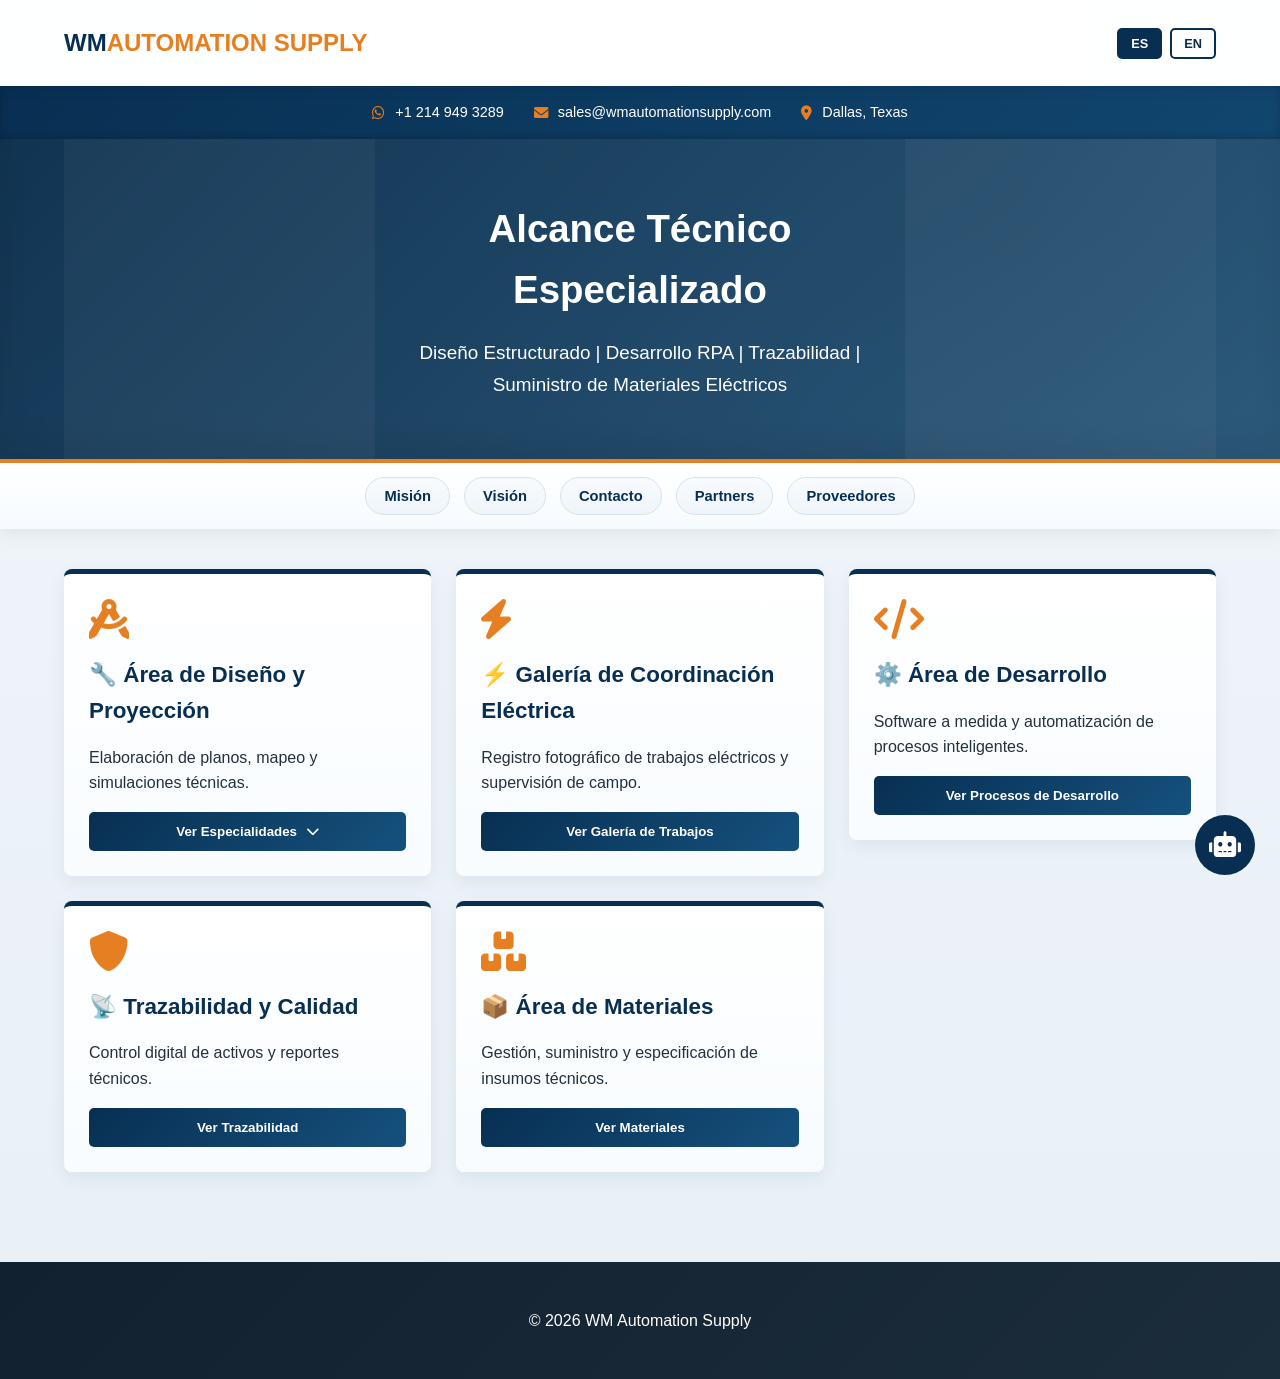
==== commit 3a9eaf27: "Add files via upload" ====
--- a/index.html
+++ b/index.html
@@ -2054,5 +2054,44 @@
     initSideCarousel('#heroLeftCarousel', 4200);
     initSideCarousel('#heroRightCarousel', 4700);
 </script>
+
+<!-- CHATBOT WM -->
+<div id="wmChatbot">
+    <div id="chatToggle" onclick="toggleChat()">
+        <i class="fas fa-robot"></i>
+    </div>
+    <div id="chatBox">
+        <div class="chat-header">
+            <span>WM Automation</span>
+            <i class="fas fa-times" onclick="toggleChat()"></i>
+        </div>
+        <div class="chat-body">
+            <p><strong>Hola 👋</strong></p>
+            <p>¿En qué podemos ayudarte?</p>
+            <div class="chat-options">
+                <button onclick="goWhatsApp()">📲 WhatsApp</button>
+                <button onclick="goEmail()">📧 Correo</button>
+                <button onclick="goAutomation()">🤖 Automatización</button>
+                <button onclick="openMaterialsView()">📦 Materiales</button>
+            </div>
+        </div>
+    </div>
+</div>
+
+<style>
+#chatToggle{position:fixed;bottom:25px;right:25px;width:60px;height:60px;background:#082f52;color:white;border-radius:50%;display:flex;justify-content:center;align-items:center;font-size:1.6rem;cursor:pointer;z-index:5000;}
+#chatBox{position:fixed;bottom:95px;right:25px;width:280px;background:white;border-radius:10px;display:none;z-index:5000;}
+.chat-header{background:#082f52;color:white;padding:10px;display:flex;justify-content:space-between;}
+.chat-body{padding:10px;}
+.chat-options button{width:100%;margin-top:5px;background:#1f5f8b;color:white;border:none;padding:8px;border-radius:5px;}
+</style>
+
+<script>
+function toggleChat(){const box=document.getElementById("chatBox");box.style.display=box.style.display==="block"?"none":"block";}
+function goWhatsApp(){window.open("https://wa.me/12149493289","_blank");}
+function goEmail(){window.location.href="mailto:sales@wmautomationsupply.com";}
+function goAutomation(){alert("Solicita automatización");}
+</script>
+
 </body>
 </html>
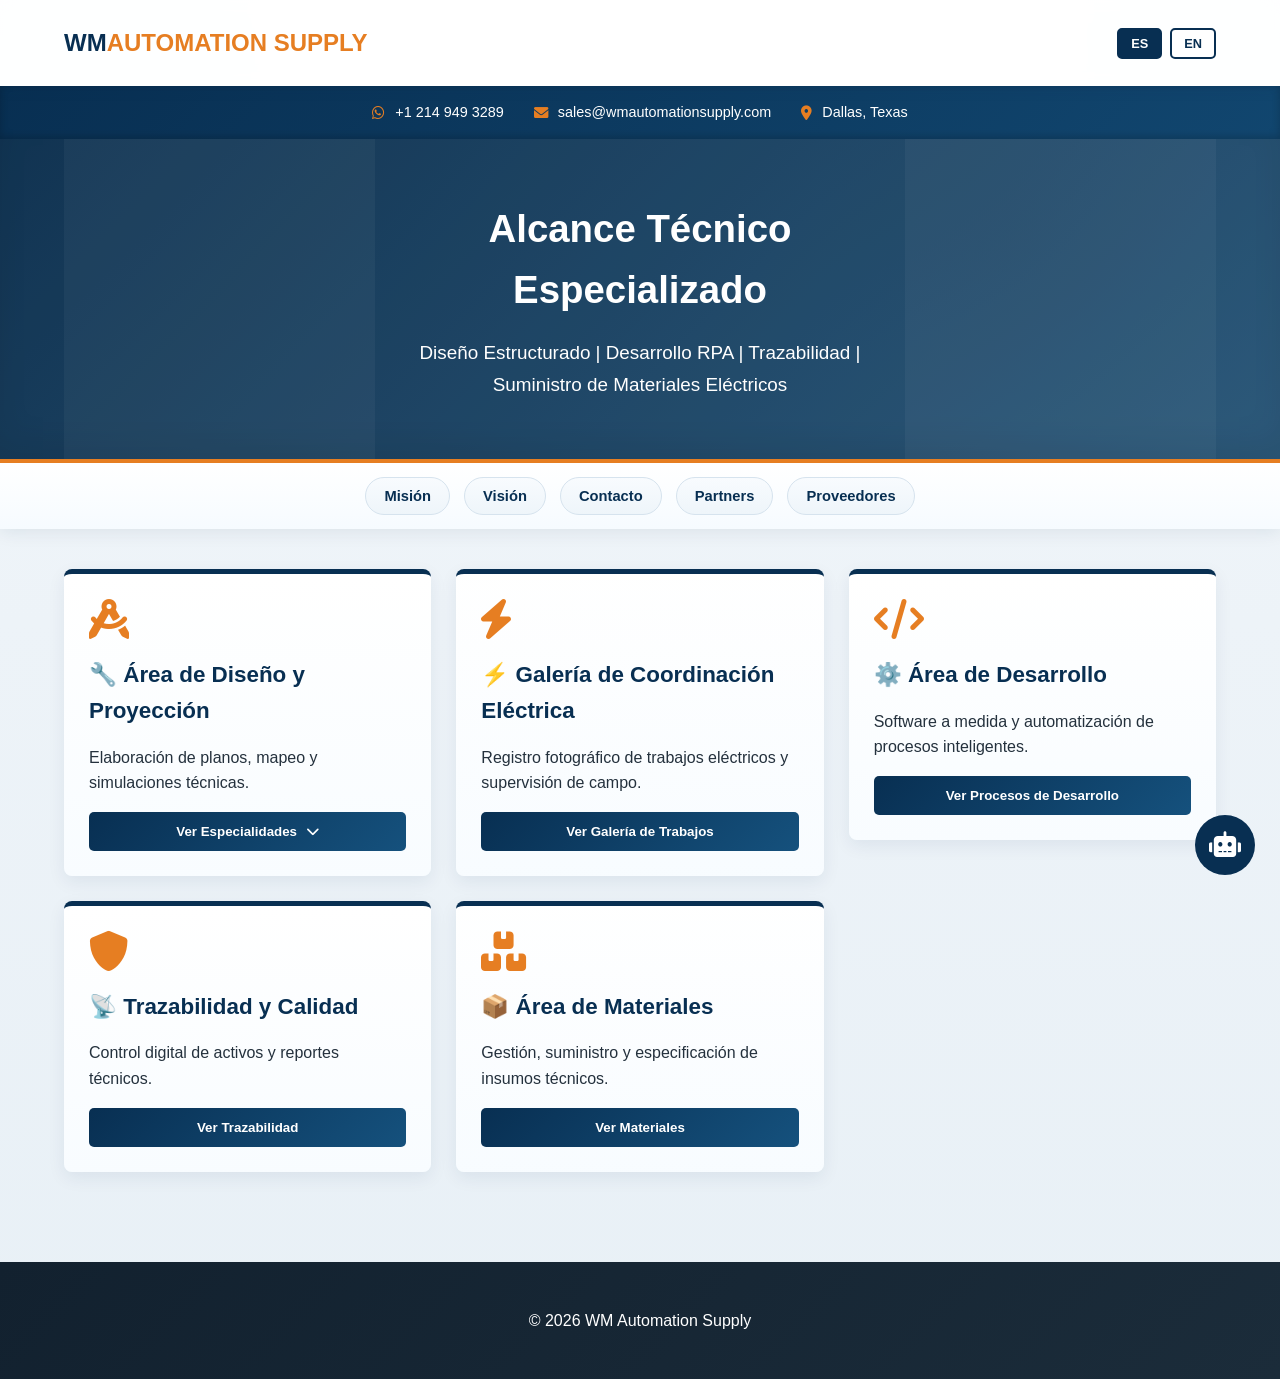
==== commit 5ff70ccc: "Add files via upload" ====
--- a/index.html
+++ b/index.html
@@ -1252,23 +1252,23 @@
 
                 <div class="materials-items">
                     <div class="material-item img-container" onclick="openModal(this)">
-                        <img class="material-thumb" src="sf6.png" alt="SF6 Circuit Breaker">
-                        <div class="material-name">SF6 Circuit Breakers</div>
+                        <img class="material-thumb" src="Pad.jpeg" alt="SF6 Circuit Breaker">
+                        <div class="material-name">Pad Mounted</div>
                         <div class="material-meta" data-key="mat-meta">Medium/High Voltage</div>
-                        <div data-key="mat-desc-sf6" style="margin-top:6px;font-size:0.78rem;color:#334155;line-height:1.35;">
-                            Interruptor de potencia para maniobra y protección en subestaciones HV/MV. Interrumpe fallas (corto circuito) y permite operación segura del sistema.
-                        </div>
-                        <a class="more-info-link" href="#solicitud" data-material="SF6 Circuit Breakers">Más información</a>
+                        <div data-key="mat-desc-Pad Mounted" style="margin-top:6px;font-size:0.78rem;color:#334155;line-height:1.35;">
+                            Un Pad Mounted es una subestación compacta de distribución en gabinete cerrado, instalada a nivel de suelo, diseñada para redes subterráneas seguras, eficientes y estéticamente integradas.
+                        </div>
+                        <a class="more-info-link" href="#solicitud" data-material="Pad Mounted">Más información</a>
                     </div>
 
                     <div class="material-item img-container" onclick="openModal(this)">
-                        <img class="material-thumb" src="mv.png" alt="Vacuum Circuit Breaker">
-                        <div class="material-name">Vacuum Circuit Breakers</div>
+                        <img class="material-thumb" src="t-poste.jpg" alt="Transformador Tipo Poste">
+                        <div class="material-name">Transformador Tipo Poste</div>
                         <div class="material-meta" data-key="mat-meta">Medium Voltage</div>
                         <div data-key="mat-desc-vcb" style="margin-top:6px;font-size:0.78rem;color:#334155;line-height:1.35;">
-                            Interruptor en vacío (MV) ideal para celdas y tableros metal-clad. Muy confiable para conmutación frecuente y despeje de fallas en alimentadores.
-                        </div>
-                        <a class="more-info-link" href="#solicitud" data-material="Vacuum Circuit Breakers">Más información</a>
+                            Solución de distribución aérea, económica y eficiente, instalada en altura para suministrar energía directamente a usuarios finales
+                        </div>
+                        <a class="more-info-link" href="#solicitud" data-material="Transformador Tipo Poste">Más información</a>
                     </div>
 
                     <div class="material-item img-container" onclick="openModal(this)">
@@ -1745,8 +1745,8 @@
             'mat-g5c': '4 items',
             'mat-meta': 'Medium/High Voltage',
 
-            'mat-desc-sf6': 'Power circuit breaker for HV/MV substations. Clears fault currents (short-circuits) and enables safe switching and system protection.',
-            'mat-desc-vcb': 'Medium-voltage vacuum breaker used in switchgear lineups. Highly reliable for frequent operations and feeder fault clearing.',
+            'mat-desc-pad-mounted-transformer': 'Ground-level enclosed distribution transformer designed for underground networks. Provides safe, tamper-resistant operation and efficient voltage step-down for residential, commercial, and urban infrastructure applications.',
+            'mat-desc-pole-transformer': 'Overhead distribution transformer mounted on utility poles. Steps down medium voltage to low voltage for residential and light commercial supply. Cost-effective, reliable, and widely used in aerial distribution networks.',
             'mat-desc-disconnect': 'Disconnect switch used to isolate equipment with visible open gap. Not intended to interrupt load current—mainly for maintenance and safety.',
             'mat-desc-recloser': 'Automatic recloser for distribution networks. Trips on faults and recloses to clear temporary faults, improving service continuity.',
             'mat-desc-ct': 'Current transformer for metering and protection. Steps down primary current to standard values (1A/5A) for relays and meters with accuracy.',
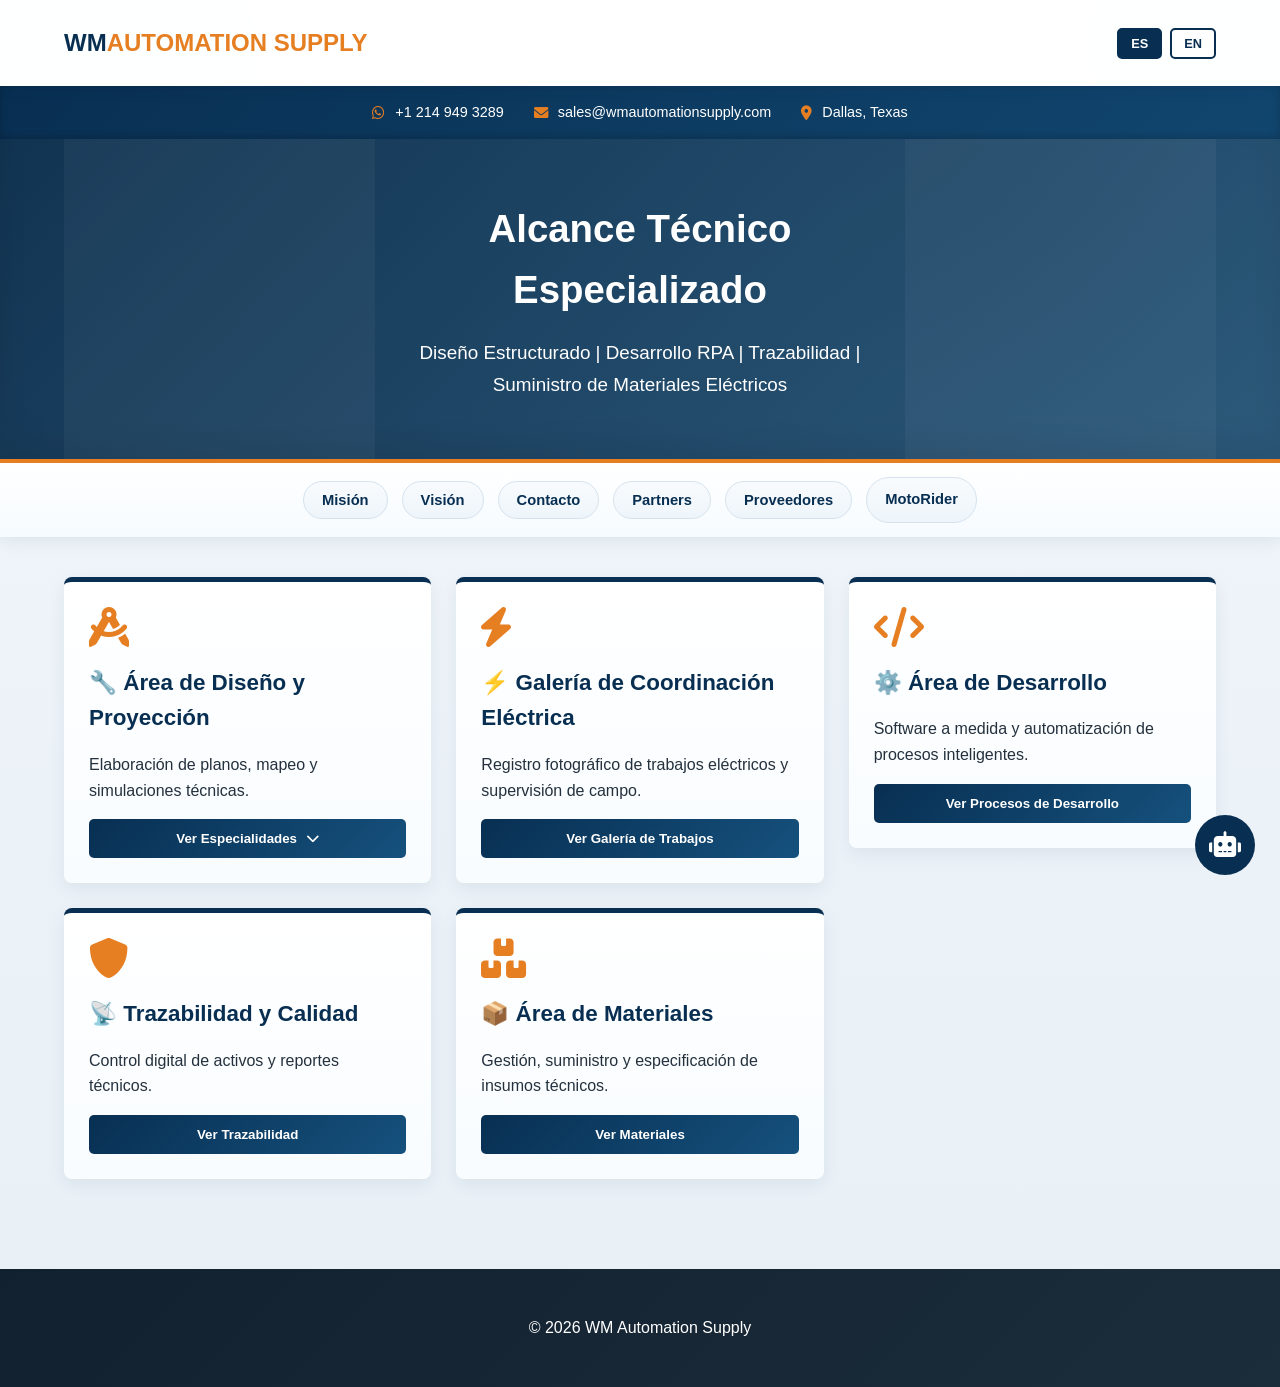
==== commit a77184d5: "Add MotoRider link to homepage" ====
--- a/index.html
+++ b/index.html
@@ -1046,11 +1046,12 @@
     <div class="secondary-nav-inner">
         <button type="button" class="secondary-link" onclick="openInfoModal('mission')" data-key="nav-mission">Misión</button>
         <button type="button" class="secondary-link" onclick="openInfoModal('vision')" data-key="nav-vision">Visión</button>
-        <button type="button" class="secondary-link" onclick="openInfoModal('contact')" data-key="nav-contact">Contacto</button>
-        <button type="button" class="secondary-link" onclick="openInfoModal('partners')" data-key="nav-partners">Partners</button>
-        <button type="button" class="secondary-link" onclick="openInfoModal('suppliers')" data-key="nav-suppliers">Proveedores</button>
-    </div>
-</section>
+        <button type="button" class="secondary-link" onclick="openInfoModal('contact')" data-key="nav-contact">Contacto</button>
+        <button type="button" class="secondary-link" onclick="openInfoModal('partners')" data-key="nav-partners">Partners</button>
+        <button type="button" class="secondary-link" onclick="openInfoModal('suppliers')" data-key="nav-suppliers">Proveedores</button>
+        <a class="secondary-link" href="https://motorider.wmautomationsupply.com" target="_blank" rel="noopener" data-key="nav-motorider">MotoRider</a>
+    </div>
+</section>
 
 <div class="container" id="mainContent">
     <div class="grid">
@@ -1593,9 +1594,10 @@
             'h-s': 'Diseño Estructurado | Desarrollo RPA | Trazabilidad | Suministro de Materiales Eléctricos',
             'nav-mission': 'Misión',
             'nav-vision': 'Visión',
-            'nav-contact': 'Contacto',
-            'nav-partners': 'Partners',
-            'nav-suppliers': 'Proveedores',
+            'nav-contact': 'Contacto',
+            'nav-partners': 'Partners',
+            'nav-suppliers': 'Proveedores',
+            'nav-motorider': 'MotoRider',
 
             'c1-t': '🔧 Área de Diseño y Proyección',
             'c1-s': 'Elaboración de planos, mapeo y simulaciones técnicas.',
@@ -1688,9 +1690,10 @@
             'h-s': 'Structured Design | RPA Development | Traceability | Electrical Material Supply',
             'nav-mission': 'Mission',
             'nav-vision': 'Vision',
-            'nav-contact': 'Contact',
-            'nav-partners': 'Partners',
-            'nav-suppliers': 'Suppliers',
+            'nav-contact': 'Contact',
+            'nav-partners': 'Partners',
+            'nav-suppliers': 'Suppliers',
+            'nav-motorider': 'MotoRider',
 
             'c1-t': '🔧 Design & Projection Area',
             'c1-s': 'Blueprints, mapping and technical simulations.',
@@ -2094,4 +2097,4 @@
 </script>
 
 </body>
-</html>+</html>
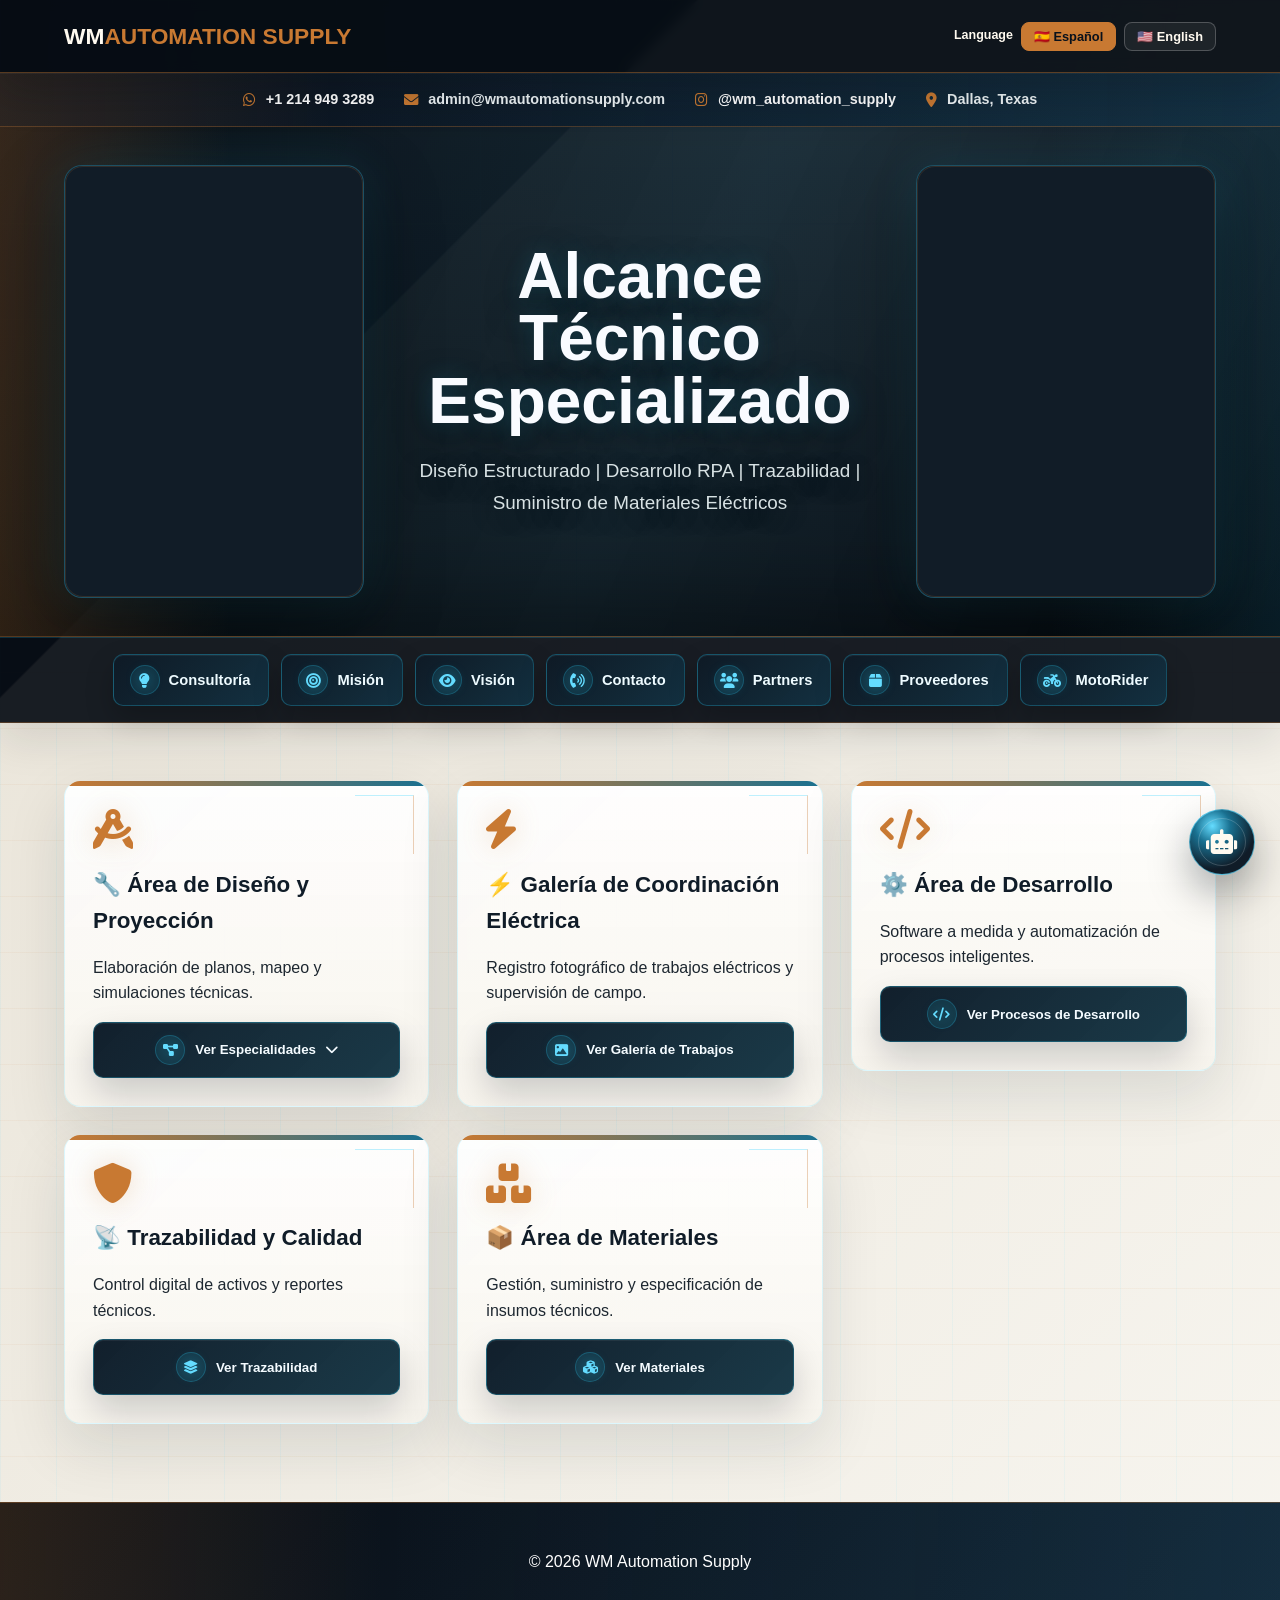
==== commit 3a7aea68: "Redesign WM Automation Supply homepage" ====
--- a/index.html
+++ b/index.html
@@ -889,11 +889,11 @@
             }
         }
 
-        @media (max-width: 768px) {
-            header {
-                flex-direction: column;
-                align-items: stretch;
-                gap: 14px;
+        @media (max-width: 768px) {
+            header {
+                flex-direction: column;
+                align-items: stretch;
+                gap: 14px;
             }
 
             .header-left{
@@ -983,33 +983,743 @@
             .info-close {
                 min-width: 40px;
                 width: 40px;
-                height: 40px;
-            }
-        }
-    </style>
+                height: 40px;
+            }
+        }
+
+        /* WM Automation Supply - local redesign preview layer */
+        :root {
+            --primary: #0b1624;
+            --secondary: #1e5f78;
+            --accent: #c87932;
+            --bg: #f4f1ea;
+            --text: #1d2730;
+            --white: #ffffff;
+            --wm-ink: #070d14;
+            --wm-panel: #111c27;
+            --wm-panel-2: #182735;
+            --wm-copper: #c87932;
+            --wm-blue: #197090;
+            --wm-surface: #fbfaf7;
+            --wm-line: rgba(23, 43, 59, 0.16);
+        }
+
+        * {
+            box-sizing: border-box;
+            letter-spacing: 0;
+        }
+
+        html {
+            background: #f4f1ea;
+        }
+
+        body {
+            font-family: "Segoe UI", Arial, sans-serif;
+            background:
+                linear-gradient(90deg, rgba(8, 17, 28, 0.055) 1px, transparent 1px),
+                linear-gradient(180deg, rgba(8, 17, 28, 0.045) 1px, transparent 1px),
+                linear-gradient(135deg, #f8f6f0 0%, #eee9df 46%, #f7f7f4 100%);
+            background-size: 48px 48px, 48px 48px, auto;
+            color: var(--text);
+        }
+
+        header {
+            background: rgba(7, 13, 20, 0.96);
+            border-bottom: 1px solid rgba(200, 121, 50, 0.42);
+            box-shadow: 0 18px 40px rgba(7, 13, 20, 0.22);
+            padding: 18px 5%;
+        }
+
+        .logo {
+            color: #fffaf0;
+            font-size: 1.42rem;
+            font-weight: 900;
+        }
+
+        .logo span {
+            color: var(--wm-copper);
+        }
+
+        .btn-lang {
+            background: rgba(255, 255, 255, 0.06);
+            color: #fffaf0;
+            border: 1px solid rgba(255, 255, 255, 0.22);
+            border-radius: 8px;
+        }
+
+        .btn-lang.active,
+        .btn-lang:hover {
+            background: var(--wm-copper);
+            border-color: var(--wm-copper);
+            color: #09111b;
+        }
+
+        .contact-bar {
+            background:
+                linear-gradient(90deg, rgba(200, 121, 50, 0.18), transparent 26%, rgba(25, 112, 144, 0.16)),
+                linear-gradient(135deg, #0a121d 0%, #132535 100%);
+            border-bottom: 1px solid rgba(200, 121, 50, 0.32);
+            box-shadow: inset 0 1px 0 rgba(255,255,255,0.05);
+        }
+
+        .contact-item {
+            color: #eef4f6;
+            font-weight: 700;
+        }
+
+        .contact-item i,
+        .contact-item a i {
+            color: var(--wm-copper);
+        }
+
+        .hero {
+            min-height: 510px;
+            padding: 0 5%;
+            gap: 28px;
+            background:
+                linear-gradient(115deg, rgba(5, 10, 17, 0.97) 0%, rgba(12, 29, 43, 0.92) 48%, rgba(9, 18, 28, 0.96) 100%),
+                repeating-linear-gradient(90deg, rgba(255,255,255,0.08) 0 1px, transparent 1px 120px),
+                url('https://images.unsplash.com/photo-1581092580497-e0d23cbdf1dc?auto=format&fit=crop&w=1350&q=80');
+            background-size: cover;
+            border-bottom: 1px solid rgba(200, 121, 50, 0.42);
+            box-shadow: inset 0 -40px 70px rgba(0, 0, 0, 0.28);
+        }
+
+        .hero::before {
+            background:
+                linear-gradient(90deg, rgba(200, 121, 50, 0.22), transparent 18%, transparent 82%, rgba(25, 112, 144, 0.2)),
+                linear-gradient(180deg, rgba(255, 255, 255, 0.04), rgba(0, 0, 0, 0.24));
+        }
+
+        .hero-side {
+            width: 26%;
+            max-width: 390px;
+            margin: 38px 0;
+            border-radius: 18px;
+            border: 1px solid rgba(255, 255, 255, 0.16);
+            box-shadow: 0 28px 70px rgba(0, 0, 0, 0.38);
+            background: #111c27;
+        }
+
+        .hero-side::after {
+            content: "";
+            position: absolute;
+            inset: 0;
+            border: 1px solid rgba(200, 121, 50, 0.18);
+            border-radius: inherit;
+            pointer-events: none;
+        }
+
+        .hero-side-video {
+            filter: saturate(1.05) contrast(1.08);
+        }
+
+        .hero-center-content {
+            max-width: 680px;
+            padding: 72px 16px;
+            text-shadow: 0 6px 28px rgba(0, 0, 0, 0.48);
+        }
+
+        .hero-center-content h1 {
+            font-size: 4rem;
+            line-height: 0.98;
+            margin-bottom: 22px;
+            color: #fffaf0;
+            font-weight: 900;
+        }
+
+        .hero-center-content p {
+            color: #d8e2e4;
+            font-size: 1.18rem;
+            max-width: 580px;
+            margin: 0 auto;
+        }
+
+        .secondary-nav {
+            background: rgba(251, 250, 247, 0.94);
+            border-top: 0;
+            border-bottom: 1px solid var(--wm-line);
+            box-shadow: 0 18px 40px rgba(20, 31, 42, 0.10);
+            padding: 16px 5%;
+        }
+
+        .secondary-link {
+            min-height: 44px;
+            border-radius: 10px;
+            background: #ffffff;
+            border: 1px solid rgba(17, 28, 39, 0.14);
+            color: #102033;
+            box-shadow: 0 7px 18px rgba(17, 28, 39, 0.07);
+        }
+
+        .secondary-link:hover {
+            background: #101c28;
+            border-color: rgba(200, 121, 50, 0.72);
+            color: #fffaf0;
+        }
+
+        .container {
+            max-width: 1460px;
+            margin: 0 auto;
+            padding: 58px 5%;
+        }
+
+        .grid {
+            gap: 28px;
+        }
+
+        .card,
+        .materials-intro,
+        .materials-group,
+        .request-section,
+        .info-modal-box {
+            background: linear-gradient(180deg, rgba(255,255,255,0.96), rgba(247,244,237,0.98));
+            border: 1px solid rgba(19, 35, 50, 0.14);
+            border-radius: 16px;
+            box-shadow: 0 22px 60px rgba(20, 31, 42, 0.12);
+        }
+
+        .card {
+            position: relative;
+            overflow: hidden;
+            border-top: 0;
+            padding: 28px;
+        }
+
+        .card::before {
+            content: "";
+            position: absolute;
+            inset: 0 0 auto 0;
+            height: 5px;
+            background: linear-gradient(90deg, var(--wm-copper), var(--wm-blue));
+            pointer-events: none;
+        }
+
+        .card:hover {
+            transform: translateY(-4px);
+            box-shadow: 0 30px 75px rgba(20, 31, 42, 0.18);
+        }
+
+        .card h3,
+        .materials-title,
+        .materials-group-title,
+        .request-section h2,
+        .info-modal-title {
+            color: #101c28;
+        }
+
+        .main-icon,
+        .materials-title i,
+        .materials-group-title i,
+        .info-link-list i {
+            color: var(--wm-copper);
+        }
+
+        .btn-expand,
+        .btn-back,
+        .btn-send,
+        .info-close {
+            background: linear-gradient(135deg, #101c28 0%, #173247 100%);
+            border: 1px solid rgba(200, 121, 50, 0.38);
+            border-radius: 10px;
+            color: #fffaf0;
+            box-shadow: 0 12px 28px rgba(16, 28, 40, 0.18);
+            transition: transform 0.2s ease, box-shadow 0.2s ease, background 0.2s ease;
+        }
+
+        .btn-expand:hover,
+        .btn-back:hover,
+        .btn-send:hover,
+        .info-close:hover {
+            transform: translateY(-2px);
+            box-shadow: 0 18px 36px rgba(16, 28, 40, 0.24);
+        }
+
+        .card.open .details {
+            border-top: 1px solid rgba(16, 28, 40, 0.12);
+        }
+
+        .sub-area,
+        .img-container,
+        .material-item,
+        .info-link-list a,
+        .btn-clear {
+            background: #fffdf8;
+            border: 1px solid rgba(16, 28, 40, 0.13);
+            border-radius: 12px;
+            box-shadow: 0 10px 25px rgba(20, 31, 42, 0.07);
+        }
+
+        .sub-header,
+        .material-name,
+        .img-container small,
+        .more-info-link {
+            color: #12263a;
+        }
+
+        .sub-content.active {
+            background: #fbfaf7;
+            border-top: 1px solid rgba(16, 28, 40, 0.10);
+        }
+
+        .img-container:hover,
+        .material-item:hover,
+        .info-link-list a:hover {
+            transform: translateY(-3px);
+            box-shadow: 0 18px 38px rgba(20, 31, 42, 0.13);
+        }
+
+        .img-container img,
+        .img-container video,
+        .material-thumb {
+            border-radius: 10px;
+            border: 1px solid rgba(16, 28, 40, 0.12);
+        }
+
+        .materials-view {
+            background:
+                linear-gradient(90deg, rgba(8, 17, 28, 0.05) 1px, transparent 1px),
+                linear-gradient(180deg, rgba(8, 17, 28, 0.04) 1px, transparent 1px),
+                linear-gradient(135deg, #f7f5ef 0%, #eee8dc 100%);
+            background-size: 46px 46px, 46px 46px, auto;
+        }
+
+        .materials-topbar,
+        .info-modal-header {
+            background: rgba(251, 250, 247, 0.96);
+            border-bottom: 1px solid rgba(16, 28, 40, 0.12);
+            box-shadow: 0 16px 34px rgba(20, 31, 42, 0.12);
+        }
+
+        .materials-group-head {
+            background:
+                linear-gradient(90deg, rgba(200, 121, 50, 0.14), rgba(25, 112, 144, 0.10)),
+                #fffdf8;
+        }
+
+        .materials-tag,
+        .materials-count {
+            background: #101c28;
+            border-color: rgba(200, 121, 50, 0.42);
+            color: #fffaf0;
+        }
+
+        .request-form input,
+        .request-form select,
+        .request-form textarea {
+            background: #fffdf8;
+            border: 1px solid rgba(16, 28, 40, 0.18);
+        }
+
+        .modal {
+            background-color: rgba(7, 13, 20, 0.92);
+        }
+
+        .modal-content {
+            border-radius: 14px;
+            border: 1px solid rgba(255, 255, 255, 0.18);
+            box-shadow: 0 28px 80px rgba(0,0,0,0.45);
+        }
+
+        footer {
+            margin-top: 20px;
+            background:
+                linear-gradient(90deg, rgba(200, 121, 50, 0.18), transparent 30%, rgba(25, 112, 144, 0.15)),
+                linear-gradient(135deg, #070d14 0%, #142231 100%);
+            border-top: 1px solid rgba(200, 121, 50, 0.32);
+        }
+
+        @media (max-width: 1024px) {
+            .hero {
+                min-height: 430px;
+                gap: 18px;
+            }
+
+            .hero-center-content h1 {
+                font-size: 3rem;
+            }
+
+            .hero-side {
+                min-width: 190px;
+            }
+        }
+
+        @media (max-width: 768px) {
+            header {
+                padding: 16px 5%;
+            }
+
+            .logo {
+                font-size: 1.18rem;
+            }
+
+            .hero {
+                padding: 0;
+                min-height: auto;
+            }
+
+            .hero-side {
+                height: 190px;
+                margin: 0;
+                border-radius: 0;
+                border-left: 0;
+                border-right: 0;
+            }
+
+            .hero-center-content {
+                padding: 38px 7%;
+                background: linear-gradient(180deg, rgba(7, 13, 20, 0.94), rgba(13, 29, 43, 0.96));
+            }
+
+            .hero-center-content h1 {
+                font-size: 2.2rem;
+                line-height: 1.05;
+            }
+
+            .hero-center-content p {
+                font-size: 1rem;
+            }
+
+            .container {
+                padding: 36px 5%;
+            }
+
+            .grid {
+                grid-template-columns: 1fr;
+            }
+
+            .card {
+                padding: 22px;
+            }
+        }
+
+        /* Futuristic interaction pass for preview */
+        @keyframes wmSignalSweep {
+            0% { transform: translateX(-120%) skewX(-18deg); opacity: 0; }
+            22% { opacity: 0.42; }
+            55% { opacity: 0.20; }
+            100% { transform: translateX(140%) skewX(-18deg); opacity: 0; }
+        }
+
+        @keyframes wmHoverPulse {
+            0%, 100% { box-shadow: 0 0 0 rgba(59, 210, 255, 0); }
+            50% { box-shadow: 0 0 26px rgba(59, 210, 255, 0.22); }
+        }
+
+        body {
+            background:
+                linear-gradient(90deg, rgba(45, 210, 255, 0.06) 1px, transparent 1px),
+                linear-gradient(180deg, rgba(200, 121, 50, 0.055) 1px, transparent 1px),
+                radial-gradient(circle at 50% -10%, rgba(45, 210, 255, 0.14), transparent 34%),
+                linear-gradient(135deg, #070d14 0%, #101a25 24%, #ebe6db 24.1%, #f7f5ef 100%);
+            background-size: 56px 56px, 56px 56px, auto, auto;
+        }
+
+        .hero {
+            background:
+                linear-gradient(115deg, rgba(3, 8, 14, 0.98) 0%, rgba(8, 28, 41, 0.94) 52%, rgba(4, 9, 16, 0.98) 100%),
+                linear-gradient(90deg, rgba(45, 210, 255, 0.14) 1px, transparent 1px),
+                linear-gradient(180deg, rgba(200, 121, 50, 0.10) 1px, transparent 1px),
+                url('https://images.unsplash.com/photo-1581092580497-e0d23cbdf1dc?auto=format&fit=crop&w=1350&q=80');
+            background-size: cover, 96px 96px, 96px 96px, cover;
+        }
+
+        .hero-side {
+            border-color: rgba(63, 214, 255, 0.28);
+            box-shadow:
+                0 28px 75px rgba(0, 0, 0, 0.42),
+                0 0 46px rgba(45, 210, 255, 0.12);
+        }
+
+        .hero-center-content h1 {
+            color: #f9fbff;
+            text-shadow:
+                0 0 22px rgba(45, 210, 255, 0.20),
+                0 10px 34px rgba(0, 0, 0, 0.56);
+        }
+
+        .secondary-nav {
+            background: rgba(7, 13, 20, 0.92);
+            border-top: 1px solid rgba(45, 210, 255, 0.18);
+            border-bottom: 1px solid rgba(200, 121, 50, 0.32);
+        }
+
+        .secondary-nav-inner {
+            gap: 12px;
+        }
+
+        .secondary-link,
+        .btn-expand {
+            position: relative;
+            overflow: hidden;
+            isolation: isolate;
+            transform: translateY(0);
+            border: 1px solid rgba(45, 210, 255, 0.28);
+        }
+
+        .secondary-link {
+            background: linear-gradient(135deg, rgba(14, 26, 38, 0.96), rgba(19, 50, 66, 0.94));
+            color: #eefbff;
+            padding-left: 16px;
+            padding-right: 18px;
+            gap: 9px;
+            box-shadow:
+                0 12px 28px rgba(0, 0, 0, 0.22),
+                inset 0 1px 0 rgba(255, 255, 255, 0.06);
+        }
+
+        .secondary-link::before,
+        .btn-expand::before {
+            font-family: "Font Awesome 6 Free";
+            font-weight: 900;
+            display: inline-flex;
+            align-items: center;
+            justify-content: center;
+            width: 28px;
+            height: 28px;
+            flex: 0 0 28px;
+            border-radius: 50%;
+            background: rgba(45, 210, 255, 0.10);
+            color: #64dcff;
+            border: 1px solid rgba(45, 210, 255, 0.22);
+            text-shadow: 0 0 14px rgba(45, 210, 255, 0.38);
+        }
+
+        .secondary-link:nth-child(1)::before { content: "\f0eb"; }
+        .secondary-link:nth-child(2)::before { content: "\f140"; }
+        .secondary-link:nth-child(3)::before { content: "\f06e"; }
+        .secondary-link:nth-child(4)::before { content: "\f2a0"; }
+        .secondary-link:nth-child(5)::before { content: "\f0c0"; }
+        .secondary-link:nth-child(6)::before { content: "\f466"; }
+        .secondary-link:nth-child(7)::before { content: "\f21c"; }
+
+        .secondary-link::after,
+        .btn-expand::after {
+            content: "";
+            position: absolute;
+            inset: -30% auto -30% -55%;
+            width: 44%;
+            background: linear-gradient(90deg, transparent, rgba(255,255,255,0.22), transparent);
+            transform: translateX(-120%) skewX(-18deg);
+            pointer-events: none;
+            z-index: -1;
+        }
+
+        .secondary-link:hover,
+        .btn-expand:hover {
+            background: linear-gradient(135deg, #112536 0%, #143a4d 55%, #1b5a72 100%);
+            color: #ffffff;
+            border-color: rgba(100, 220, 255, 0.66);
+            transform: translateY(-4px);
+            animation: wmHoverPulse 1.8s ease-in-out infinite;
+        }
+
+        .secondary-link:hover::after,
+        .btn-expand:hover::after {
+            animation: wmSignalSweep 1.05s ease-out;
+        }
+
+        .btn-expand {
+            justify-content: center;
+            gap: 10px;
+            min-height: 48px;
+            background:
+                linear-gradient(135deg, rgba(13, 27, 40, 0.98), rgba(17, 50, 65, 0.96));
+            color: #f4fbff;
+            box-shadow:
+                0 16px 34px rgba(7, 13, 20, 0.18),
+                inset 0 1px 0 rgba(255, 255, 255, 0.06);
+        }
+
+        #card1 .btn-expand::before { content: "\f542"; }
+        #card_gallery .btn-expand::before { content: "\f03e"; }
+        #card2 .btn-expand::before { content: "\f121"; }
+        #card3 .btn-expand::before { content: "\f5fd"; }
+        #card4 .btn-expand::before { content: "\f1b3"; }
+
+        .card {
+            background:
+                linear-gradient(180deg, rgba(255,255,255,0.94), rgba(247,244,237,0.98)),
+                linear-gradient(135deg, rgba(45, 210, 255, 0.10), transparent 38%);
+            border-color: rgba(45, 210, 255, 0.16);
+        }
+
+        .card::after {
+            content: "";
+            position: absolute;
+            top: 14px;
+            right: 14px;
+            width: 58px;
+            height: 58px;
+            border-top: 1px solid rgba(45, 210, 255, 0.30);
+            border-right: 1px solid rgba(200, 121, 50, 0.34);
+            pointer-events: none;
+        }
+
+        .main-icon {
+            filter: drop-shadow(0 0 14px rgba(200, 121, 50, 0.24));
+        }
+
+        .sub-header {
+            gap: 12px;
+        }
+
+        .sub-header i {
+            color: #197090;
+            filter: drop-shadow(0 0 10px rgba(45, 210, 255, 0.20));
+        }
+
+        .project-showcase {
+            display: grid;
+            grid-template-columns: repeat(auto-fit, minmax(220px, 1fr));
+            gap: 14px;
+            margin-top: 14px;
+        }
+
+        .project-note {
+            position: relative;
+            overflow: hidden;
+            min-height: 168px;
+            padding: 16px;
+            border-radius: 14px;
+            background:
+                linear-gradient(135deg, rgba(8, 19, 30, 0.96), rgba(16, 54, 72, 0.92)),
+                linear-gradient(90deg, rgba(45, 210, 255, 0.12), transparent);
+            border: 1px solid rgba(45, 210, 255, 0.22);
+            color: #f4fbff;
+            box-shadow: 0 16px 36px rgba(7, 13, 20, 0.18);
+        }
+
+        .project-note::after {
+            content: "";
+            position: absolute;
+            top: 12px;
+            right: 12px;
+            width: 42px;
+            height: 42px;
+            border-top: 1px solid rgba(100, 220, 255, 0.42);
+            border-right: 1px solid rgba(200, 121, 50, 0.42);
+            pointer-events: none;
+        }
+
+        .project-note i {
+            color: #64dcff;
+            font-size: 1.3rem;
+            margin-bottom: 10px;
+            filter: drop-shadow(0 0 12px rgba(45, 210, 255, 0.35));
+        }
+
+        .project-media {
+            display: block;
+            width: 100%;
+            aspect-ratio: 16 / 9;
+            object-fit: cover;
+            border-radius: 11px;
+            border: 1px solid rgba(100, 220, 255, 0.24);
+            margin-bottom: 12px;
+            box-shadow: 0 16px 34px rgba(0, 0, 0, 0.24);
+            cursor: zoom-in;
+        }
+
+        .project-media-grid {
+            display: grid;
+            grid-template-columns: repeat(2, minmax(0, 1fr));
+            gap: 8px;
+            margin-bottom: 12px;
+        }
+
+        .project-media-grid img {
+            width: 100%;
+            aspect-ratio: 4 / 5;
+            object-fit: cover;
+            border-radius: 10px;
+            border: 1px solid rgba(100, 220, 255, 0.20);
+            box-shadow: 0 12px 26px rgba(0, 0, 0, 0.22);
+            cursor: zoom-in;
+        }
+
+        .project-note strong {
+            display: block;
+            margin-bottom: 7px;
+            color: #fffaf0;
+            font-size: 0.98rem;
+        }
+
+        .project-note p {
+            margin: 0;
+            color: #d8e9ee;
+            font-size: 0.86rem;
+            line-height: 1.48;
+        }
+
+        .project-link {
+            display: inline-flex;
+            align-items: center;
+            gap: 8px;
+            margin-top: 12px;
+            color: #64dcff;
+            font-weight: 900;
+            text-decoration: none;
+        }
+
+        .project-link:hover {
+            color: #fffaf0;
+            text-decoration: underline;
+        }
+
+        .lang-label {
+            color: #fffaf0;
+            font-size: 0.78rem;
+            font-weight: 900;
+            align-self: center;
+        }
+
+        .btn-lang {
+            display: inline-flex;
+            align-items: center;
+            gap: 6px;
+        }
+
+        @media (max-width: 768px) {
+            .secondary-link,
+            .btn-expand {
+                width: 100%;
+            }
+
+            .secondary-link {
+                justify-content: flex-start;
+            }
+        }
+    </style>
 </head>
 <body>
 
 <header>
     <div class="header-left">
         <div class="logo">WM<span>AUTOMATION SUPPLY</span></div>
-    </div>
-    
-    <div class="lang-switcher">
-        <button class="btn-lang active" onclick="changeLang('es', this)">ES</button>
-        <button class="btn-lang" onclick="changeLang('en', this)">EN</button>
-    </div>
-</header>
+    </div>
+    
+    <div class="lang-switcher">
+        <span class="lang-label">Language</span>
+        <button class="btn-lang active" onclick="changeLang('es', this)" aria-label="Español">🇪🇸 Español</button>
+        <button class="btn-lang" onclick="changeLang('en', this)" aria-label="English">🇺🇸 English</button>
+    </div>
+</header>
 
 <div class="contact-bar">
     <div class="contact-item">
         <a href="https://wa.me/12149493289" target="_blank">
             <i class="fab fa-whatsapp"></i><span>+1 214 949 3289</span>
         </a>
-    </div>
-    <div class="contact-item"><i class="fas fa-envelope"></i><span>sales@wmautomationsupply.com</span></div>
-    <div class="contact-item"><i class="fas fa-map-marker-alt"></i><span data-key="dir">Dallas, Texas</span></div>
-</div>
+    </div>
+    <div class="contact-item"><i class="fas fa-envelope"></i><span>admin@wmautomationsupply.com</span></div>
+    <div class="contact-item">
+        <a href="https://www.instagram.com/wm_automation_supply/" target="_blank" rel="noopener">
+            <i class="fab fa-instagram"></i><span>@wm_automation_supply</span>
+        </a>
+    </div>
+    <div class="contact-item"><i class="fas fa-map-marker-alt"></i><span data-key="dir">Dallas, Texas</span></div>
+</div>
 
 <section class="hero" id="mainHero">
     <div class="hero-side hero-left" id="heroLeftCarousel">
@@ -1042,14 +1752,15 @@
     </div>
 </section>
 
-<section class="secondary-nav" id="secondaryNav">
-    <div class="secondary-nav-inner">
-        <button type="button" class="secondary-link" onclick="openInfoModal('mission')" data-key="nav-mission">Misión</button>
-        <button type="button" class="secondary-link" onclick="openInfoModal('vision')" data-key="nav-vision">Visión</button>
+<section class="secondary-nav" id="secondaryNav">
+    <div class="secondary-nav-inner">
+        <button type="button" class="secondary-link" onclick="openInfoModal('consulting')" data-key="nav-consulting">Consultoría</button>
+        <button type="button" class="secondary-link" onclick="openInfoModal('mission')" data-key="nav-mission">Misión</button>
+        <button type="button" class="secondary-link" onclick="openInfoModal('vision')" data-key="nav-vision">Visión</button>
         <button type="button" class="secondary-link" onclick="openInfoModal('contact')" data-key="nav-contact">Contacto</button>
         <button type="button" class="secondary-link" onclick="openInfoModal('partners')" data-key="nav-partners">Partners</button>
         <button type="button" class="secondary-link" onclick="openInfoModal('suppliers')" data-key="nav-suppliers">Proveedores</button>
-        <a class="secondary-link" href="https://motorider.wmautomationsupply.com" target="_blank" rel="noopener" data-key="nav-motorider">MotoRider</a>
+        <a class="secondary-link" href="/motorider/" target="_blank" rel="noopener" data-key="nav-motorider">MotoRider</a>
     </div>
 </section>
 
@@ -1079,14 +1790,36 @@
                                 <small data-key="img-1">Plano Eléctrico</small>
                             </div>
                         </div>
-                    </div>
-                </div>
-
-                <div class="sub-area">
-                    <div class="sub-header" onclick="toggleSub('sub2', this)">
-                        <span data-key="s2-t">2️⃣ Mapeo y Análisis Geoespacial</span>
-                        <i class="fas fa-plus-circle"></i>
-                    </div>
+                    </div>
+                </div>
+
+                <div class="sub-area">
+                    <div class="sub-header" onclick="toggleSub('sub_autocad_recent', this)">
+                        <span data-key="cad-recent-t">2️⃣ Proyectos recientes AutoCAD y memoria descriptiva</span>
+                        <i class="fas fa-plus-circle"></i>
+                    </div>
+                    <div id="sub_autocad_recent" class="sub-content">
+                        <p data-key="cad-recent-p">Integración de planos técnicos, criterios de diseño y memoria descriptiva para documentar alcance, materiales, cargas, ubicación de equipos y secuencia constructiva.</p>
+                        <div class="project-showcase">
+                            <div class="project-note">
+                                <i class="fas fa-file-signature"></i>
+                                <strong data-key="cad-recent-1t">Planos eléctricos y layout técnico</strong>
+                                <p data-key="cad-recent-1p">Se organizó la información de campo en planos claros para revisión, coordinación y ejecución, reduciendo ambigüedades entre diseño y obra.</p>
+                            </div>
+                            <div class="project-note">
+                                <i class="fas fa-clipboard-check"></i>
+                                <strong data-key="cad-recent-2t">Memoria descriptiva del proyecto</strong>
+                                <p data-key="cad-recent-2p">Se documentó el propósito técnico, criterios aplicados, alcance de instalación y soporte para futuras aprobaciones o ajustes del proyecto.</p>
+                            </div>
+                        </div>
+                    </div>
+                </div>
+
+                <div class="sub-area">
+                    <div class="sub-header" onclick="toggleSub('sub2', this)">
+                        <span data-key="s2-t">3️⃣ Mapeo y Análisis Geoespacial</span>
+                        <i class="fas fa-plus-circle"></i>
+                    </div>
                     <div id="sub2" class="sub-content">
                         <p data-key="s2-p">Georreferenciación de activos y redes en ArcGIS.</p>
                         <div class="gallery-grid">
@@ -1098,11 +1831,11 @@
                     </div>
                 </div>
 
-                <div class="sub-area">
-                    <div class="sub-header" onclick="toggleSub('sub3', this)">
-                        <span data-key="s3-t">3️⃣ Simulación y Cálculo Lumínico</span>
-                        <i class="fas fa-plus-circle"></i>
-                    </div>
+                <div class="sub-area">
+                    <div class="sub-header" onclick="toggleSub('sub3', this)">
+                        <span data-key="s3-t">4️⃣ Simulación y Cálculo Lumínico</span>
+                        <i class="fas fa-plus-circle"></i>
+                    </div>
                     <div id="sub3" class="sub-content">
                         <p data-key="s3-p">Cálculos de niveles lux y optimización en DIALux.</p>
                         <div class="gallery-grid">
@@ -1168,12 +1901,51 @@
                                 <small data-key="img-soft-ext2">Cress Electrical Operations Suite</small>
                             </div>
                         </div>
-                    </div>
-                </div>
-
-                <div class="sub-area">
-       			<div class="sub-header" onclick="toggleSub('sub_dev2', this)">
-    			<span data-key="dev2-t">🤖 Robots y Procesos RPA</span>
+                    </div>
+                </div>
+
+                <div class="sub-area">
+                    <div class="sub-header" onclick="toggleSub('sub_dev_platforms', this)">
+                        <span data-key="dev-platforms-t">Plataformas web y soluciones API</span>
+                        <i class="fas fa-plus-circle"></i>
+                    </div>
+                    <div id="sub_dev_platforms" class="sub-content">
+                        <p data-key="dev-platforms-p">Desarrollo de plataformas operativas conectadas a datos, formularios, paneles de control y flujos web para convertir procesos manuales en sistemas consultables y medibles.</p>
+                        <div class="project-showcase">
+                            <div class="project-note" onclick="openModal(this)">
+                                <img class="project-media" src="assets/realtor-bearcer-preview.png" alt="Vista previa de Realto Bearcer">
+                                <i class="fas fa-building"></i>
+                                <strong data-key="dev-realto-t">realtor-nextl.vercel.app - plataforma inmobiliaria</strong>
+                                <p data-key="dev-realto-p">Se resolvió la organización de propiedades, consulta comercial y flujo de ventas inmobiliarias en una experiencia digital preparada para mostrar inventario y captar oportunidades.</p>
+                                <a class="project-link" href="https://realtor-nextl.vercel.app" target="_blank" rel="noopener" onclick="event.stopPropagation()">
+                                    <i class="fas fa-arrow-up-right-from-square"></i>
+                                    <span>realtor-nextl.vercel.app</span>
+                                </a>
+                            </div>
+                            <div class="project-note" onclick="openModal(this)">
+                                <img class="project-media" src="assets/materials-api-flow.png" alt="Flujo de control y solicitud de materiales">
+                                <i class="fas fa-network-wired"></i>
+                                <strong data-key="dev-material-api-t">Control y solicitud de materiales por APIs web</strong>
+                                <p data-key="dev-material-api-p">Se resolvió la trazabilidad de solicitudes, consulta de materiales y conexión entre formularios, base de datos y procesos administrativos desde una interfaz web.</p>
+                            </div>
+                            <div class="project-note" onclick="openModal(this)">
+                                <div class="project-media-grid">
+                                    <img src="assets/motorider-registro-cliente.png" alt="MotoRider registro de cliente">
+                                    <img src="assets/motorider-registro-comercio.png" alt="MotoRider registro de comercio">
+                                    <img src="assets/motorider-panel-chofer.png" alt="MotoRider panel de chofer">
+                                    <img src="assets/motorider-pagos.png" alt="MotoRider formas de pago">
+                                </div>
+                                <i class="fas fa-motorcycle"></i>
+                                <strong data-key="dev-motorider-t">MotoRider Admin</strong>
+                                <p data-key="dev-motorider-p">Se resolvió el control administrativo de comercios, choferes, ventas, filtros por fecha y lectura de datos conectados a Supabase para seguimiento operativo.</p>
+                            </div>
+                        </div>
+                    </div>
+                </div>
+
+                <div class="sub-area">
+       			<div class="sub-header" onclick="toggleSub('sub_dev2', this)">
+    			<span data-key="dev2-t">🤖 Robots y Procesos RPA</span>
     			<i class="fas fa-plus-circle"></i>
 			</div>
 			<div id="sub_dev2" class="sub-content">
@@ -1590,9 +2362,10 @@
     const dictionary = {
         'es': {
             'dir': 'Dallas, Texas',
-            'h-t': 'Alcance Técnico Especializado',
-            'h-s': 'Diseño Estructurado | Desarrollo RPA | Trazabilidad | Suministro de Materiales Eléctricos',
-            'nav-mission': 'Misión',
+            'h-t': 'Alcance Técnico Especializado',
+            'h-s': 'Diseño Estructurado | Desarrollo RPA | Trazabilidad | Suministro de Materiales Eléctricos',
+            'nav-consulting': 'Consultoría',
+            'nav-mission': 'Misión',
             'nav-vision': 'Visión',
             'nav-contact': 'Contacto',
             'nav-partners': 'Partners',
@@ -1602,13 +2375,19 @@
             'c1-t': '🔧 Área de Diseño y Proyección',
             'c1-s': 'Elaboración de planos, mapeo y simulaciones técnicas.',
             'btn-e': 'Ver Especialidades',
-            's1-t': '1️⃣ Elaboración de Planos Técnicos',
-            's1-p': 'Planos eléctricos, civiles e industriales bajo normativa.',
-            'img-1': 'Plano Eléctrico',
-            's2-t': '2️⃣ Mapeo y Análisis Geoespacial',
-            's2-p': 'Georreferenciación de activos y redes en ArcGIS.',
-            'img-2': 'Mapeo Geoespacial',
-            's3-t': '3️⃣ Simulación y Cálculo Lumínico',
+            's1-t': '1️⃣ Elaboración de Planos Técnicos',
+            's1-p': 'Planos eléctricos, civiles e industriales bajo normativa.',
+            'img-1': 'Plano Eléctrico',
+            'cad-recent-t': '2️⃣ Proyectos recientes AutoCAD y memoria descriptiva',
+            'cad-recent-p': 'Integración de planos técnicos, criterios de diseño y memoria descriptiva para documentar alcance, materiales, cargas, ubicación de equipos y secuencia constructiva.',
+            'cad-recent-1t': 'Planos eléctricos y layout técnico',
+            'cad-recent-1p': 'Se organizó la información de campo en planos claros para revisión, coordinación y ejecución, reduciendo ambigüedades entre diseño y obra.',
+            'cad-recent-2t': 'Memoria descriptiva del proyecto',
+            'cad-recent-2p': 'Se documentó el propósito técnico, criterios aplicados, alcance de instalación y soporte para futuras aprobaciones o ajustes del proyecto.',
+            's2-t': '3️⃣ Mapeo y Análisis Geoespacial',
+            's2-p': 'Georreferenciación de activos y redes en ArcGIS.',
+            'img-2': 'Mapeo Geoespacial',
+            's3-t': '4️⃣ Simulación y Cálculo Lumínico',
             's3-p': 'Cálculos de niveles lux y optimización en DIALux.',
             'cg-t': '⚡ Galería de Coordinación Eléctrica',
             'cg-s': 'Registro fotográfico de trabajos eléctricos y supervisión de campo.',
@@ -1619,12 +2398,20 @@
             'c2-t': '⚙️ Área de Desarrollo',
             'c2-s': 'Software a medida y automatización de procesos inteligentes.',
             'btn-r': 'Ver Procesos de Desarrollo',
-            'dev1-t': '💻 Programas para Computadora',
-            'dev1-p': 'Desarrollo de aplicaciones de escritorio y herramientas técnicas locales.',
-            'img-soft-ext1': 'Vista Técnica 1',
-            'img-soft-ext2': 'Vista Técnica 2',
-            'dev2-t': '🤖 Robots y Procesos RPA',
-            'dev2-p': 'Automatización robótica con UiPath para tareas repetitivas y gestión de datos.',
+            'dev1-t': '💻 Programas para Computadora',
+            'dev1-p': 'Desarrollo de aplicaciones de escritorio y herramientas técnicas locales.',
+            'img-soft-ext1': 'Vista Técnica 1',
+            'img-soft-ext2': 'Vista Técnica 2',
+            'dev-platforms-t': 'Plataformas web y soluciones API',
+            'dev-platforms-p': 'Desarrollo de plataformas operativas conectadas a datos, formularios, paneles de control y flujos web para convertir procesos manuales en sistemas consultables y medibles.',
+            'dev-realto-t': 'realtor-nextl.vercel.app - plataforma inmobiliaria',
+            'dev-realto-p': 'Se resolvió la organización de propiedades, consulta comercial y flujo de ventas inmobiliarias en una experiencia digital preparada para mostrar inventario y captar oportunidades.',
+            'dev-material-api-t': 'Control y solicitud de materiales por APIs web',
+            'dev-material-api-p': 'Se resolvió la trazabilidad de solicitudes, consulta de materiales y conexión entre formularios, base de datos y procesos administrativos desde una interfaz web.',
+            'dev-motorider-t': 'MotoRider Admin',
+            'dev-motorider-p': 'Se resolvió el control administrativo de comercios, choferes, ventas, filtros por fecha y lectura de datos conectados a Supabase para seguimiento operativo.',
+            'dev2-t': '🤖 Robots y Procesos RPA',
+            'dev2-p': 'Automatización robótica con UiPath para tareas repetitivas y gestión de datos.',
             'c3-t': '📡 Trazabilidad y Calidad',
             'c3-s': 'Control digital de activos y reportes técnicos.',
             'btn-t': 'Ver Trazabilidad',
@@ -1686,9 +2473,10 @@
         },
         'en': {
             'dir': 'Dallas, Texas',
-            'h-t': 'Specialized Technical Scope',
-            'h-s': 'Structured Design | RPA Development | Traceability | Electrical Material Supply',
-            'nav-mission': 'Mission',
+            'h-t': 'Specialized Technical Scope',
+            'h-s': 'Structured Design | RPA Development | Traceability | Electrical Material Supply',
+            'nav-consulting': 'Consulting',
+            'nav-mission': 'Mission',
             'nav-vision': 'Vision',
             'nav-contact': 'Contact',
             'nav-partners': 'Partners',
@@ -1698,13 +2486,19 @@
             'c1-t': '🔧 Design & Projection Area',
             'c1-s': 'Blueprints, mapping and technical simulations.',
             'btn-e': 'View Specialties',
-            's1-t': '1️⃣ Technical Drawing Production',
-            's1-p': 'Electrical, civil and industrial plans under regulation.',
-            'img-1': 'Electrical Plan',
-            's2-t': '2️⃣ Mapping & Geospatial Analysis',
-            's2-p': 'Asset and network georeferencing in ArcGIS.',
-            'img-2': 'Geospatial Mapping',
-            's3-t': '3️⃣ Lighting Simulation & Calculation',
+            's1-t': '1️⃣ Technical Drawing Production',
+            's1-p': 'Electrical, civil and industrial plans under regulation.',
+            'img-1': 'Electrical Plan',
+            'cad-recent-t': '2️⃣ Recent AutoCAD projects and descriptive report',
+            'cad-recent-p': 'Integration of technical drawings, design criteria, and descriptive documentation to define scope, materials, loads, equipment location, and construction sequence.',
+            'cad-recent-1t': 'Electrical drawings and technical layout',
+            'cad-recent-1p': 'Field information was organized into clear drawings for review, coordination, and execution, reducing ambiguity between design and site work.',
+            'cad-recent-2t': 'Project descriptive report',
+            'cad-recent-2p': 'The technical purpose, applied criteria, installation scope, and support for future approvals or project adjustments were documented.',
+            's2-t': '3️⃣ Mapping & Geospatial Analysis',
+            's2-p': 'Asset and network georeferencing in ArcGIS.',
+            'img-2': 'Geospatial Mapping',
+            's3-t': '4️⃣ Lighting Simulation & Calculation',
             's3-p': 'Lux level calculations and DIALux optimization.',
             'cg-t': '⚡ Electrical Coordination Gallery',
             'cg-s': 'Photo record of electrical works and field supervision.',
@@ -1715,12 +2509,20 @@
             'c2-t': '⚙️ Development Area',
             'c2-s': 'Custom software and intelligent process automation.',
             'btn-r': 'View Development Processes',
-            'dev1-t': '💻 Computer Programs',
-            'dev1-p': 'Desktop application development and local technical tools.',
-            'img-soft-ext1': 'Technical View 1',
-            'img-soft-ext2': 'Technical View 2',
-            'dev2-t': '🤖 Robots & RPA Processes',
-            'dev2-p': 'Robotic automation with UiPath for repetitive tasks and data management.',
+            'dev1-t': '💻 Computer Programs',
+            'dev1-p': 'Desktop application development and local technical tools.',
+            'img-soft-ext1': 'Technical View 1',
+            'img-soft-ext2': 'Technical View 2',
+            'dev-platforms-t': 'Web platforms and API solutions',
+            'dev-platforms-p': 'Development of operational platforms connected to data, forms, dashboards, and web flows to turn manual processes into searchable and measurable systems.',
+            'dev-realto-t': 'realtor-nextl.vercel.app - real estate platform',
+            'dev-realto-p': 'The property organization, commercial search, and real estate sales flow were resolved in a digital experience ready to display inventory and capture opportunities.',
+            'dev-material-api-t': 'Material control and requests through web APIs',
+            'dev-material-api-p': 'Request traceability, material lookup, and the connection between forms, database, and administrative processes were resolved from a web interface.',
+            'dev-motorider-t': 'MotoRider Admin',
+            'dev-motorider-p': 'Administrative control for merchants, drivers, sales, date filters, and Supabase-connected data reading was resolved for operational tracking.',
+            'dev2-t': '🤖 Robots & RPA Processes',
+            'dev2-p': 'Robotic automation with UiPath for repetitive tasks and data management.',
             'c3-t': '📡 Traceability & Quality',
             'c3-s': 'Digital asset control and technical reporting.',
             'btn-t': 'View Traceability',
@@ -1782,11 +2584,29 @@
         }
     };
 
-    const modalContent = {
-        es: {
-            mission: {
-                title: 'Misión',
-                body: `
+    const modalContent = {
+        es: {
+            consulting: {
+                title: 'Consultoría',
+                body: `
+                    <p>En <strong>WM Automation Supply</strong> ayudamos a identificar, ordenar y resolver problemas operativos dentro de corporaciones, comercios y negocios en crecimiento. Analizamos procesos internos, flujos de trabajo, manejo de información, tiempos de respuesta y puntos críticos que hoy consumen recursos innecesarios.</p>
+                    <p>Diseñamos soluciones estables en el tiempo, pensadas para optimizar el uso del personal, reducir reprocesos, mejorar la trazabilidad y convertir tareas manuales en procesos más claros, medibles y sostenibles.</p>
+                    <p>Nuestro enfoque combina ingeniería, automatización, desarrollo de software, integración de datos y soporte técnico para construir herramientas que respondan a la realidad de cada operación.</p>
+                    <div class="info-link-list">
+                        <a href="https://wa.me/12149493289?text=Hola%20WM%20Automation%20Supply%2C%20quiero%20una%20consultor%C3%ADa%20para%20mejorar%20procesos%20internos." target="_blank" rel="noopener">
+                            <i class="fab fa-whatsapp"></i>
+                            <span>Solicitar consultoría por WhatsApp</span>
+                        </a>
+                        <a href="tel:+12149493289">
+                            <i class="fas fa-phone-alt"></i>
+                            <span>Llamar ahora: +1 214 949 3289</span>
+                        </a>
+                    </div>
+                `
+            },
+            mission: {
+                title: 'Misión',
+                body: `
                     <p>En <strong>WM Automation Supply</strong> nuestra misión es brindar soluciones integrales en <strong>automatización, ingeniería eléctrica, desarrollo técnico y suministro de materiales especializados</strong>, respondiendo a las necesidades de cada cliente con enfoque práctico, criterio técnico y compromiso profesional.</p>
                     <p>Trabajamos para aportar valor real en cada proyecto, integrando conocimiento, planificación y capacidad de respuesta para optimizar procesos, fortalecer operaciones y acompañar la ejecución de soluciones confiables en entornos industriales, comerciales y de infraestructura.</p>
                     <p>Nos enfocamos en ofrecer un servicio basado en la <strong>calidad, la eficiencia, la trazabilidad y la atención personalizada</strong>, asegurando que cada propuesta, cada desarrollo y cada suministro contribuya al desempeño, la continuidad y la mejora de los sistemas de nuestros clientes.</p>
@@ -1812,14 +2632,14 @@
                             <i class="fas fa-user-shield"></i>
                             <span>Administración: admin@wmautomationsupply.com</span>
                         </a>
-                        <a href="mailto:sales@wmautomationsupply.com">
-                            <i class="fas fa-envelope-open-text"></i>
-                            <span>Ventas: sales@wmautomationsupply.com</span>
-                        </a>
-                        <a href="mailto:info@wmautomationsupply.com">
-                            <i class="fas fa-info-circle"></i>
-                            <span>Información general: info@wmautomationsupply.com</span>
-                        </a>
+                        <a href="mailto:admin@wmautomationsupply.com">
+                            <i class="fas fa-envelope-open-text"></i>
+                            <span>Ventas: admin@wmautomationsupply.com</span>
+                        </a>
+                        <a href="mailto:admin@wmautomationsupply.com">
+                            <i class="fas fa-info-circle"></i>
+                            <span>Información general: admin@wmautomationsupply.com</span>
+                        </a>
                         <a href="tel:+12149493289">
                             <i class="fas fa-phone-alt"></i>
                             <span>Teléfono: +1 2149493289</span>
@@ -1838,11 +2658,29 @@
                     <p>WM Automation Supply puede gestionar materiales y soluciones dentro de las líneas más reconocidas del mercado, seleccionando la opción más adecuada en función de disponibilidad, desempeño y necesidad del proyecto.</p>
                 `
             }
-        },
-        en: {
-            mission: {
-                title: 'Mission',
-                body: `
+        },
+        en: {
+            consulting: {
+                title: 'Consulting',
+                body: `
+                    <p>At <strong>WM Automation Supply</strong>, we help identify, structure, and solve operational challenges inside corporations, commercial operations, and growing businesses. We analyze internal processes, workflows, information management, response times, and critical points that currently consume unnecessary resources.</p>
+                    <p>We design stable long-term solutions focused on optimizing staff time, reducing rework, improving traceability, and turning manual tasks into clearer, measurable, and sustainable processes.</p>
+                    <p>Our approach combines engineering, automation, software development, data integration, and technical support to build tools aligned with the reality of each operation.</p>
+                    <div class="info-link-list">
+                        <a href="https://wa.me/12149493289?text=Hello%20WM%20Automation%20Supply%2C%20I%20would%20like%20consulting%20to%20improve%20internal%20processes." target="_blank" rel="noopener">
+                            <i class="fab fa-whatsapp"></i>
+                            <span>Request consulting by WhatsApp</span>
+                        </a>
+                        <a href="tel:+12149493289">
+                            <i class="fas fa-phone-alt"></i>
+                            <span>Call now: +1 214 949 3289</span>
+                        </a>
+                    </div>
+                `
+            },
+            mission: {
+                title: 'Mission',
+                body: `
                     <p>At <strong>WM Automation Supply</strong>, our mission is to provide integrated solutions in <strong>automation, electrical engineering, technical development, and specialized material supply</strong>, responding to each client’s needs with a practical approach, technical judgment, and professional commitment.</p>
                     <p>We work to add real value to every project by integrating knowledge, planning, and responsiveness in order to optimize processes, strengthen operations, and support the execution of reliable solutions in industrial, commercial, and infrastructure environments.</p>
                     <p>We are focused on delivering service based on <strong>quality, efficiency, traceability, and personalized attention</strong>, ensuring that every proposal, development, and supply contributes to the performance, continuity, and improvement of our clients’ systems.</p>
@@ -1868,14 +2706,14 @@
                             <i class="fas fa-user-shield"></i>
                             <span>Administration: admin@wmautomationsupply.com</span>
                         </a>
-                        <a href="mailto:sales@wmautomationsupply.com">
-                            <i class="fas fa-envelope-open-text"></i>
-                            <span>Sales: sales@wmautomationsupply.com</span>
-                        </a>
-                        <a href="mailto:info@wmautomationsupply.com">
-                            <i class="fas fa-info-circle"></i>
-                            <span>General Information: info@wmautomationsupply.com</span>
-                        </a>
+                        <a href="mailto:admin@wmautomationsupply.com">
+                            <i class="fas fa-envelope-open-text"></i>
+                            <span>Sales: admin@wmautomationsupply.com</span>
+                        </a>
+                        <a href="mailto:admin@wmautomationsupply.com">
+                            <i class="fas fa-info-circle"></i>
+                            <span>General Information: admin@wmautomationsupply.com</span>
+                        </a>
                         <a href="tel:+12149493289">
                             <i class="fas fa-phone-alt"></i>
                             <span>Phone: +1 2149493289</span>
@@ -1990,7 +2828,7 @@
         }
     });
 
-    const TO_EMAIL = 'sales@wmautomationsupply.com';
+    const TO_EMAIL = 'admin@wmautomationsupply.com';
 
     const form = document.getElementById('solicitudForm');
     if (form) {
@@ -2081,20 +2919,83 @@
     </div>
 </div>
 
-<style>
-#chatToggle{position:fixed;bottom:25px;right:25px;width:60px;height:60px;background:#082f52;color:white;border-radius:50%;display:flex;justify-content:center;align-items:center;font-size:1.6rem;cursor:pointer;z-index:5000;}
-#chatBox{position:fixed;bottom:95px;right:25px;width:280px;background:white;border-radius:10px;display:none;z-index:5000;}
-.chat-header{background:#082f52;color:white;padding:10px;display:flex;justify-content:space-between;}
-.chat-body{padding:10px;}
-.chat-options button{width:100%;margin-top:5px;background:#1f5f8b;color:white;border:none;padding:8px;border-radius:5px;}
-</style>
+<style>
+#chatToggle{position:fixed;bottom:25px;right:25px;width:62px;height:62px;background:linear-gradient(135deg,#101c28,#173247);color:#fffaf0;border:1px solid rgba(200,121,50,.62);border-radius:50%;display:flex;justify-content:center;align-items:center;font-size:1.55rem;cursor:pointer;z-index:5000;box-shadow:0 18px 42px rgba(7,13,20,.35);}
+#chatBox{position:fixed;bottom:100px;right:25px;width:292px;background:#fffdf8;border:1px solid rgba(16,28,40,.16);border-radius:14px;display:none;z-index:5000;overflow:hidden;box-shadow:0 22px 58px rgba(7,13,20,.28);}
+.chat-header{background:linear-gradient(135deg,#070d14,#142231);color:#fffaf0;padding:12px 14px;display:flex;justify-content:space-between;align-items:center;border-bottom:1px solid rgba(200,121,50,.38);}
+.chat-body{padding:14px;color:#1d2730;}
+.chat-options button{width:100%;margin-top:8px;background:linear-gradient(135deg,#101c28,#173247);color:#fffaf0;border:1px solid rgba(200,121,50,.35);padding:10px;border-radius:9px;font-weight:800;cursor:pointer;}
+.chat-options button:hover{background:#c87932;color:#09111b;}
+
+@keyframes wmAssistantPulse{0%,100%{box-shadow:0 0 0 0 rgba(100,220,255,.30),0 18px 42px rgba(7,13,20,.35);}50%{box-shadow:0 0 0 12px rgba(100,220,255,0),0 0 34px rgba(100,220,255,.28),0 18px 42px rgba(7,13,20,.35);}}
+@keyframes wmAssistantOpen{from{opacity:0;transform:translateY(18px) scale(.96);}to{opacity:1;transform:translateY(0) scale(1);}}
+#chatToggle{width:66px;height:66px;background:radial-gradient(circle at 35% 25%,#64dcff 0,#197090 28%,#101c28 68%);border-color:rgba(100,220,255,.66);font-size:1.58rem;animation:wmAssistantPulse 2.2s ease-in-out infinite;}
+#chatToggle::after{content:"";position:absolute;inset:8px;border:1px solid rgba(255,255,255,.18);border-radius:50%;pointer-events:none;}
+#chatBox{bottom:104px;width:340px;max-width:calc(100vw - 32px);background:linear-gradient(180deg,rgba(7,13,20,.98),rgba(15,36,50,.98));border-color:rgba(100,220,255,.30);border-radius:18px;box-shadow:0 24px 70px rgba(0,0,0,.42),0 0 46px rgba(100,220,255,.14);animation:wmAssistantOpen .32s ease both;}
+.chat-header{background:linear-gradient(135deg,#070d14,#102a3a);border-bottom-color:rgba(100,220,255,.25);padding:14px 15px;}
+.chat-header span{display:block;font-weight:900;}
+.chat-header small{display:block;color:#64dcff;font-size:.68rem;font-weight:800;margin-top:2px;}
+.chat-header i{cursor:pointer;color:#fffaf0;}
+.chat-body{padding:15px;color:#eaf8fb;}
+.assistant-status{display:flex;align-items:center;gap:8px;margin-bottom:10px;color:#64dcff;font-size:.78rem;}
+.assistant-status span{width:8px;height:8px;border-radius:50%;background:#54ff98;box-shadow:0 0 14px rgba(84,255,152,.8);}
+.assistant-message{margin:0 0 10px 0;padding:12px;border:1px solid rgba(100,220,255,.18);border-radius:12px;background:rgba(255,255,255,.06);line-height:1.45;font-size:.88rem;}
+.assistant-message-soft{background:rgba(200,121,50,.10);border-color:rgba(200,121,50,.25);}
+.chat-options{display:grid;gap:8px;margin-top:12px;}
+.chat-options button{margin-top:0;border-color:rgba(100,220,255,.30);padding:11px;border-radius:10px;font-weight:900;display:flex;align-items:center;gap:10px;text-align:left;}
+.chat-options button i{width:18px;color:#64dcff;text-align:center;}
+.chat-options button:hover{transform:translateY(-2px);}
+.chat-options button:hover i{color:#09111b;}
+@media (max-width: 520px){#chatToggle{right:18px;bottom:18px;}#chatBox{right:16px;bottom:92px;width:calc(100vw - 32px);}}
+</style>
 
 <script>
-function toggleChat(){const box=document.getElementById("chatBox");box.style.display=box.style.display==="block"?"none":"block";}
-function goWhatsApp(){window.open("https://wa.me/12149493289","_blank");}
-function goEmail(){window.location.href="mailto:sales@wmautomationsupply.com";}
-function goAutomation(){alert("Solicita automatización");}
-</script>
+function toggleChat(){const box=document.getElementById("chatBox");box.style.display=box.style.display==="block"?"none":"block";}
+function goWhatsApp(){window.open("https://wa.me/12149493289","_blank");}
+function goEmail(){window.location.href="mailto:admin@wmautomationsupply.com";}
+function goAutomation(){alert("Solicita automatización");}
+
+function activateWMAssistant(){
+    const header = document.querySelector('#chatBox .chat-header');
+    const body = document.querySelector('#chatBox .chat-body');
+    const box = document.getElementById('chatBox');
+    if (!header || !body || !box) return;
+
+    header.innerHTML = `
+        <div>
+            <span>WM Assistant</span>
+            <small>online / advisory mode</small>
+        </div>
+        <i class="fas fa-times" onclick="toggleChat()"></i>
+    `;
+
+    body.innerHTML = `
+        <div class="assistant-status">
+            <span></span>
+            <strong>Analizando tus posibles intereses</strong>
+        </div>
+        <p class="assistant-message">
+            Hola, soy el asistente de WM Automation Supply. Si visitas esta página, probablemente buscas optimizar procesos, desarrollar una plataforma, automatizar tareas, solicitar materiales técnicos o conectar una operación digital como MotoRider.
+        </p>
+        <p class="assistant-message assistant-message-soft">
+            Podemos ayudarte a convertir procesos internos de tu negocio en soluciones estables, medibles y sostenibles en el tiempo.
+        </p>
+        <div class="chat-options">
+            <button onclick="openInfoModal('consulting')"><i class="fas fa-lightbulb"></i> Consultoría</button>
+            <button onclick="goWhatsApp()"><i class="fab fa-whatsapp"></i> Hablar por WhatsApp</button>
+            <button onclick="openInfoModal('consulting')"><i class="fas fa-microchip"></i> Automatización y software</button>
+            <button onclick="openMaterialsView()"><i class="fas fa-boxes"></i> Materiales técnicos</button>
+            <button onclick="goEmail()"><i class="fas fa-envelope"></i> Enviar correo</button>
+        </div>
+    `;
+
+    setTimeout(() => {
+        if (box.style.display !== 'block') box.style.display = 'block';
+    }, 1400);
+}
+
+window.addEventListener('load', activateWMAssistant);
+</script>
 
 </body>
 </html>
